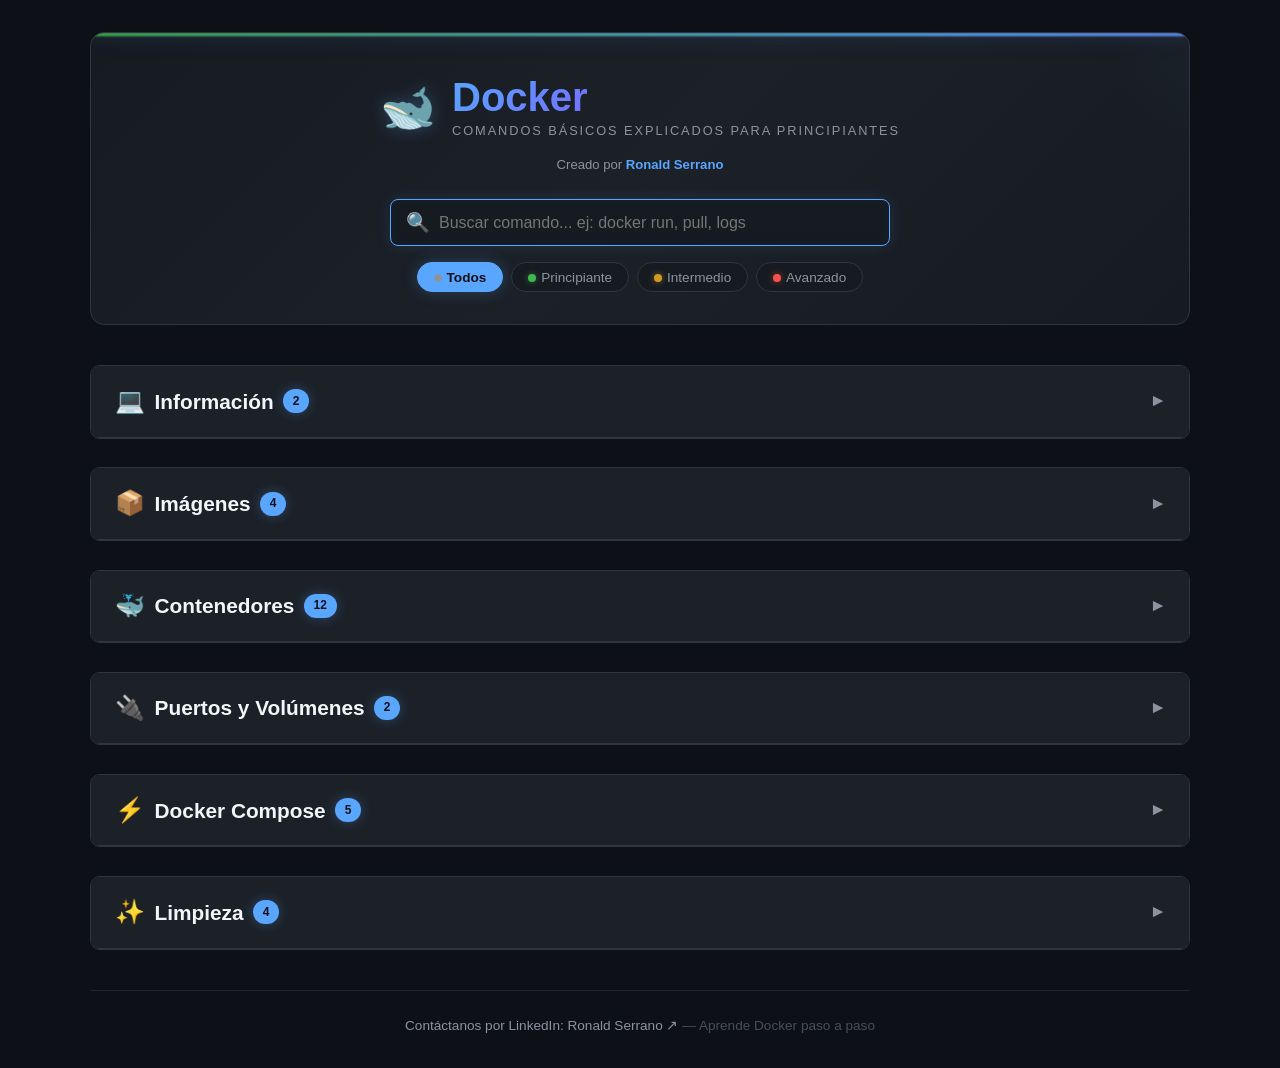
==== docker-comandos-basicos.html @ dba2b781 "Primer commit: documentación básica de Docker" ====
<!DOCTYPE html>
<html lang="es">
<head>
  <meta charset="UTF-8">
  <meta name="viewport" content="width=device-width, initial-scale=1.0">
  <title>Comandos Básicos de Docker</title>
  <style>
    * { margin: 0; padding: 0; box-sizing: border-box; }

    :root {
      --neon-blue: #58a6ff;
      --neon-purple: #7c5cfc;
      --neon-green: #3fb950;
      --neon-pink: #f778ba;
      --neon-cyan: #39d2c0;
      --glow-blue: 0 0 20px rgba(88, 166, 255, 0.15);
      --glow-purple: 0 0 20px rgba(124, 92, 252, 0.15);
      --glow-green: 0 0 20px rgba(63, 185, 80, 0.15);
    }

    body {
      font-family: 'Segoe UI', Tahoma, Geneva, Verdana, sans-serif;
      background: #0d1117;
      color: #c9d1d9;
      padding: 2rem 1rem;
      line-height: 1.6;
    }

    .container {
      max-width: 1100px;
      margin: 0 auto;
    }

    header {
      text-align: center;
      margin-bottom: 2.5rem;
      padding: 2.5rem 1.5rem 2rem;
      background: linear-gradient(135deg, #161b22 0%, #1c2128 50%, #161b22 100%);
      border: 1px solid #30363d;
      border-radius: 14px;
      position: relative;
      overflow: hidden;
    }

    header::before {
      content: '';
      position: absolute;
      top: 0;
      left: 0;
      right: 0;
      height: 3px;
      background: linear-gradient(90deg, #3fb950, #58a6ff, #7c5cfc, #f778ba, #39d2c0, #3fb950);
      background-size: 400% 100%;
      animation: gradientMove 6s ease infinite;
      filter: blur(1px);
      box-shadow: 0 0 15px rgba(88, 166, 255, 0.3), 0 0 30px rgba(124, 92, 252, 0.15);
    }

    @keyframes neonGlow {
      0% { box-shadow: 0 0 10px rgba(88, 166, 255, 0.3); }
      100% { box-shadow: 0 0 25px rgba(124, 92, 252, 0.5); }
    }

    @keyframes gradientMove {
      0%, 100% { background-position: 0% 50%; }
      50% { background-position: 100% 50%; }
    }

    header::after {
      content: '';
      position: absolute;
      top: -50%;
      right: -20%;
      width: 300px;
      height: 300px;
      background: radial-gradient(circle, rgba(88, 166, 255, 0.04) 0%, transparent 70%);
      pointer-events: none;
    }

    .header-logo {
      display: flex;
      align-items: center;
      justify-content: center;
      gap: 1rem;
      margin-bottom: 0.8rem;
    }

    .header-logo .docker-icon {
      font-size: 2.8rem;
      line-height: 1;
      filter: drop-shadow(0 0 8px rgba(88, 166, 255, 0.3));
      animation: iconGlow 3s ease-in-out infinite alternate;
    }

    @keyframes iconGlow {
      0% { filter: drop-shadow(0 0 8px rgba(88, 166, 255, 0.3)); }
      100% { filter: drop-shadow(0 0 18px rgba(88, 166, 255, 0.5)) drop-shadow(0 0 30px rgba(124, 92, 252, 0.2)); }
    }

    .header-logo .title-group {
      text-align: left;
    }

    .header-logo .title-group h1 {
      font-size: 2.5rem;
      font-weight: 700;
      background: linear-gradient(135deg, #58a6ff 0%, #7c5cfc 50%, #d2a8ff 100%);
      -webkit-background-clip: text;
      -webkit-text-fill-color: transparent;
      background-clip: text;
      line-height: 1.2;
    }

    .header-logo .title-group .subtitle-line {
      font-size: 0.8rem;
      color: #8b949e;
      letter-spacing: 0.15em;
      text-transform: uppercase;
      font-weight: 500;
    }

    .header-author {
      margin-top: 0.8rem;
      font-size: 0.82rem;
      color: #8b949e;
    }

    .header-author strong {
      color: #58a6ff;
      font-weight: 600;
    }

    .search-box {
      position: relative;
      max-width: 500px;
      margin: 1.5rem auto 0;
    }

    .search-box input {
      width: 100%;
      padding: 0.85rem 1rem 0.85rem 3rem;
      border: 1px solid #30363d;
      border-radius: 8px;
      background: #161b22;
      color: #c9d1d9;
      font-size: 1rem;
      outline: none;
      transition: border 0.2s;
    }

    .search-box input:focus {
      border-color: #58a6ff;
      box-shadow: 0 0 15px rgba(88, 166, 255, 0.12), inset 0 0 15px rgba(88, 166, 255, 0.03);
    }

    .search-box .icon {
      position: absolute;
      left: 1rem;
      top: 50%;
      transform: translateY(-50%);
      color: #8b949e;
      font-size: 1.2rem;
    }

    .filter-bar {
      display: flex;
      justify-content: center;
      gap: 0.5rem;
      margin-top: 1rem;
      flex-wrap: wrap;
    }

    .filter-btn {
      background: #161b22;
      border: 1px solid #30363d;
      color: #8b949e;
      padding: 0.4rem 1rem;
      border-radius: 999px;
      cursor: pointer;
      font-size: 0.85rem;
      transition: all 0.2s;
    }

    .filter-btn:hover {
      border-color: #58a6ff;
      color: #58a6ff;
    }

    .filter-btn.active {
      background: #58a6ff;
      color: #0d1117;
      border-color: #58a6ff;
      font-weight: 600;
      box-shadow: 0 0 15px rgba(88, 166, 255, 0.25);
    }

    .filter-btn .dot {
      display: inline-block;
      width: 8px;
      height: 8px;
      border-radius: 50%;
      margin-right: 0.3rem;
    }

    .dot-beginner { background: #3fb950; box-shadow: 0 0 6px rgba(63, 185, 80, 0.5); }
    .dot-intermediate { background: #d29922; box-shadow: 0 0 6px rgba(210, 153, 34, 0.5); }
    .dot-advanced { background: #f85149; box-shadow: 0 0 6px rgba(248, 81, 73, 0.5); }

    .category {
      background: #161b22;
      border: 1px solid #30363d;
      border-radius: 10px;
      margin-bottom: 1.8rem;
      overflow: hidden;
      transition: border-color 0.3s, box-shadow 0.3s;
    }

    .category:not(.collapsed) {
      border-color: rgba(88, 166, 255, 0.25);
      box-shadow: 0 0 18px rgba(88, 166, 255, 0.06), inset 0 0 18px rgba(88, 166, 255, 0.02);
    }

    .category-header {
      background: #1c2128;
      padding: 1rem 1.5rem;
      display: flex;
      justify-content: space-between;
      align-items: center;
      cursor: pointer;
      user-select: none;
      border-bottom: 1px solid #30363d;
    }

    .category-header:hover {
      background: #21262d;
    }

    .category-header h2 {
      font-size: 1.3rem;
      color: #f0f6fc;
      display: flex;
      align-items: center;
      gap: 0.6rem;
    }

    .category-header h2 .icon-glow {
      font-size: 1.5rem;
      transition: transform 0.3s, filter 0.3s;
      display: inline-block;
    }

    .category-header:hover h2 .icon-glow {
      transform: scale(1.15);
      filter: brightness(1.3) drop-shadow(0 0 6px rgba(88, 166, 255, 0.4));
    }

    .category-header .badge {
      background: #58a6ff;
      color: #0d1117;
      font-size: 0.75rem;
      font-weight: 600;
      padding: 0.15rem 0.6rem;
      border-radius: 999px;
      box-shadow: 0 0 12px rgba(88, 166, 255, 0.3);
    }

    .toggle-icon {
      font-size: 1.1rem;
      color: #8b949e;
      transition: transform 0.25s;
    }

    .category.collapsed .toggle-icon {
      transform: rotate(-90deg);
    }

    .category.collapsed .commands-table {
      display: none;
    }

    .commands-table {
      width: 100%;
      border-collapse: collapse;
    }

    .commands-table th {
      background: #0d1117;
      color: #8b949e;
      font-weight: 600;
      font-size: 0.85rem;
      text-transform: uppercase;
      letter-spacing: 0.05em;
      padding: 0.75rem 1.5rem;
      text-align: left;
      border-bottom: 1px solid #30363d;
    }

    .commands-table td {
      padding: 1rem 1.5rem;
      border-bottom: 1px solid #21262d;
      vertical-align: top;
    }

    .commands-table tr:last-child td {
      border-bottom: none;
    }

    .commands-table tr:hover td {
      background: #1c2128;
    }

    .command-code {
      background: #0d1117;
      color: #7ee787;
      font-family: 'Courier New', monospace;
      font-size: 0.85rem;
      padding: 0.35rem 0.7rem;
      border-radius: 6px;
      white-space: nowrap;
      border: 1px solid #30363d;
      display: inline-block;
      box-shadow: 0 0 8px rgba(126, 231, 135, 0.06);
    }

    .command-cell {
      display: flex;
      align-items: center;
      gap: 0.5rem;
      flex-wrap: wrap;
    }

    .copy-btn {
      background: none;
      border: 1px solid #30363d;
      color: #8b949e;
      padding: 0.3rem 0.5rem;
      border-radius: 5px;
      cursor: pointer;
      font-size: 0.8rem;
      transition: all 0.2s;
      line-height: 1;
    }

    .copy-btn:hover {
      border-color: #58a6ff;
      color: #58a6ff;
      background: #1c2128;
      box-shadow: 0 0 12px rgba(88, 166, 255, 0.15);
    }

    .copy-btn.copied {
      border-color: #3fb950;
      color: #3fb950;
    }

    .command-desc {
      color: #c9d1d9;
      font-size: 0.92rem;
      line-height: 1.7;
      padding: 0.2rem 0 0.2rem 1rem;
      border-left: 2.5px solid #30363d;
      transition: border-color 0.25s, background 0.25s;
      position: relative;
    }

    tr:hover .command-desc {
      border-left-color: #58a6ff;
      border-image: linear-gradient(to bottom, #58a6ff, #7c5cfc) 1;
      border-left-style: solid;
    }

    .command-desc .desc-icon {
      position: absolute;
      left: -0.5rem;
      top: 0.3rem;
      font-size: 0.5rem;
      color: #58a6ff;
      opacity: 0;
      transition: opacity 0.25s;
    }

    tr:hover .command-desc .desc-icon {
      opacity: 1;
    }

    .command-desc .desc-text {
      display: inline;
    }

    .command-desc .highlight {
      color: #58a6ff;
      font-weight: 600;
    }

    .command-desc .desc-head {
      display: block;
      font-weight: 600;
      color: #f0f6fc;
      margin-bottom: 0.25rem;
      font-size: 0.85rem;
      text-transform: uppercase;
      letter-spacing: 0.04em;
    }

    .level-badge {
      display: inline-block;
      font-size: 0.7rem;
      font-weight: 600;
      padding: 0.15rem 0.55rem;
      border-radius: 999px;
      margin-left: 0.4rem;
      vertical-align: middle;
    }

    .level-beginner {
      background: #3fb95022;
      color: #3fb950;
      border: 1px solid #3fb95055;
    }

    .level-beginner:hover {
      box-shadow: 0 0 10px rgba(63, 185, 80, 0.2);
    }

    .level-intermediate {
      background: #d2992222;
      color: #d29922;
      border: 1px solid #d2992255;
    }

    .level-intermediate:hover {
      box-shadow: 0 0 10px rgba(210, 153, 34, 0.2);
    }

    .level-advanced {
      background: #f8514922;
      color: #f85149;
      border: 1px solid #f8514955;
    }

    .level-advanced:hover {
      box-shadow: 0 0 10px rgba(248, 81, 73, 0.2);
    }

    .action-btns {
      margin-top: 0.5rem;
    }

    .example-btn {
      background: linear-gradient(135deg, #2d1b69, #1c2128);
      border: 1px solid #7c5cfc;
      color: #b4a0ff;
      padding: 0.4rem 0.8rem;
      border-radius: 6px;
      cursor: pointer;
      font-size: 0.8rem;
      transition: all 0.25s;
      display: inline-flex;
      align-items: center;
      gap: 0.4rem;
      font-weight: 500;
      animation: pulse-border 2.5s ease-in-out infinite;
    }

    @keyframes pulse-border {
      0%, 100% { box-shadow: 0 0 0 0 rgba(124, 92, 252, 0.2); }
      50% { box-shadow: 0 0 0 4px rgba(124, 92, 252, 0.1); }
    }

    .example-btn:hover {
      border-color: #9b7eff;
      color: #d4c8ff;
      background: linear-gradient(135deg, #3d2589, #2d1b69);
      transform: translateY(-1px);
    }

    .example-btn .hand-icon {
      display: inline-block;
      font-size: 1rem;
      animation: point 1.5s ease-in-out infinite;
    }

    @keyframes point {
      0%, 100% { transform: translateY(0); }
      50% { transform: translateY(-2px); }
    }

    .example-btn .btn-arrow {
      font-size: 0.7rem;
      transition: transform 0.2s;
    }

    .example-btn:hover .btn-arrow {
      transform: translateX(3px);
    }

    /* Modal */
    .modal-overlay {
      display: none;
      position: fixed;
      z-index: 1000;
      left: 0;
      top: 0;
      width: 100%;
      height: 100%;
      background: rgba(0,0,0,0.75);
      backdrop-filter: blur(4px);
      justify-content: center;
      align-items: center;
      padding: 1rem;
    }

    .modal-overlay.visible {
      display: flex;
    }

    .modal-box {
      background: #161b22;
      border: 1px solid rgba(124, 92, 252, 0.25);
      border-radius: 12px;
      max-width: 780px;
      width: 100%;
      max-height: 85vh;
      display: flex;
      flex-direction: column;
      box-shadow: 0 20px 60px rgba(0,0,0,0.6), 0 0 30px rgba(124, 92, 252, 0.1);
    }

    .modal-header {
      display: flex;
      justify-content: space-between;
      align-items: center;
      padding: 1rem 1.5rem;
      border-bottom: 1px solid #30363d;
      flex-shrink: 0;
    }

    .modal-header h3 {
      color: #f0f6fc;
      font-size: 1.1rem;
      font-weight: 600;
      display: flex;
      align-items: center;
      gap: 0.5rem;
    }

    .modal-header .cmd-label {
      color: #7ee787;
      font-family: 'Courier New', monospace;
      font-size: 0.85rem;
      background: #0d1117;
      padding: 0.2rem 0.6rem;
      border-radius: 4px;
      border: 1px solid #30363d;
    }

    .modal-close {
      background: none;
      border: none;
      color: #8b949e;
      font-size: 1.5rem;
      cursor: pointer;
      padding: 0.2rem 0.5rem;
      border-radius: 4px;
      transition: all 0.2s;
      line-height: 1;
    }

    .modal-close:hover {
      color: #f0f6fc;
      background: #21262d;
    }

    .modal-body {
      padding: 1.5rem;
      overflow-y: auto;
      flex: 1;
    }

    .modal-desc {
      color: #c9d1d9;
      font-size: 0.95rem;
      margin-bottom: 1.2rem;
      padding-bottom: 1rem;
      border-bottom: 1px solid #21262d;
    }

    .modal-terminal {
      background: #0d1117;
      border: 1px solid #30363d;
      border-radius: 8px;
      overflow: hidden;
      box-shadow: 0 0 20px rgba(126, 231, 135, 0.04), inset 0 0 20px rgba(126, 231, 135, 0.02);
    }

    .terminal-bar {
      background: #1c2128;
      padding: 0.5rem 1rem;
      display: flex;
      align-items: center;
      gap: 0.5rem;
      border-bottom: 1px solid #30363d;
    }

    .terminal-dot {
      width: 10px;
      height: 10px;
      border-radius: 50%;
    }

    .terminal-dot.red { background: #f85149; }
    .terminal-dot.yellow { background: #d29922; }
    .terminal-dot.green { background: #3fb950; }

    .terminal-title {
      color: #8b949e;
      font-size: 0.75rem;
      margin-left: 0.5rem;
    }

    .terminal-body {
      padding: 1rem 1.2rem;
      font-family: 'Courier New', monospace;
      font-size: 0.82rem;
      color: #7ee787;
      white-space: pre-wrap;
      word-break: break-all;
      line-height: 1.5;
      max-height: 400px;
      overflow-y: auto;
    }

    .terminal-body .prompt {
      color: #58a6ff;
    }

    .terminal-body .comment {
      color: #8b949e;
      font-style: italic;
    }

    .terminal-body .cmd-line {
      color: #f0f6fc;
      font-weight: 500;
    }

    .terminal-body .cmd-line .prompt-sign {
      color: #58a6ff;
    }

    .terminal-body .output-line {
      color: #7ee787;
    }

    .terminal-body .desc-line {
      color: #8b949e;
    }

    .terminal-body .success-line {
      color: #3fb950;
      font-weight: 600;
    }

    .terminal-body .warn-line {
      color: #d29922;
    }

    .no-results {
      text-align: center;
      padding: 3rem 1rem;
      color: #8b949e;
      font-size: 1.1rem;
      display: none;
    }

    .no-results.visible {
      display: block;
    }

    footer {
      text-align: center;
      color: #484f58;
      font-size: 0.85rem;
      margin-top: 2.5rem;
      padding-top: 1.5rem;
      border-top: 1px solid #21262d;
    }

    footer a:hover {
      color: #58a6ff !important;
      text-shadow: 0 0 10px rgba(88, 166, 255, 0.3);
    }

    @media (max-width: 768px) {
      body { padding: 1rem 0.5rem; }
      header h1 { font-size: 1.8rem; }
      .commands-table th, .commands-table td { padding: 0.75rem 1rem; }
      .commands-table th:nth-child(2), .commands-table td:nth-child(2) { display: none; }
      .modal-box { max-width: 100%; max-height: 90vh; }
      .modal-body { padding: 1rem; }
    }
  </style>
</head>
<body>
  <div class="container">
    <header>
      <div class="header-logo">
        <span class="docker-icon">&#x1F40B;</span>
        <div class="title-group">
          <h1>Docker</h1>
          <div class="subtitle-line">Comandos básicos explicados para principiantes</div>
        </div>
      </div>
      <div class="header-author">Creado por <strong>Ronald Serrano</strong></div>
      <div class="search-box">
        <span class="icon">&#128269;</span>
        <input type="text" id="searchInput" placeholder="Buscar comando... ej: docker run, pull, logs" autofocus>
      </div>
      <div class="filter-bar" id="filterBar">
        <button class="filter-btn active" data-level="all"><span class="dot" style="background:#8b949e"></span>Todos</button>
        <button class="filter-btn" data-level="beginner"><span class="dot dot-beginner"></span>Principiante</button>
        <button class="filter-btn" data-level="intermediate"><span class="dot dot-intermediate"></span>Intermedio</button>
        <button class="filter-btn" data-level="advanced"><span class="dot dot-advanced"></span>Avanzado</button>
      </div>
    </header>

    <div id="categoriesContainer"></div>

    <div class="no-results" id="noResults">
      No se encontraron comandos con esos filtros.
    </div>

    <footer>
      <a href="https://pe.linkedin.com/in/ronaldmiguelsh" target="_blank" style="color:#8b949e;text-decoration:none;">Contáctanos por LinkedIn: Ronald Serrano &#8599;</a> &mdash; Aprende Docker paso a paso
    </footer>
  </div>

  <!-- Modal -->
  <div class="modal-overlay" id="modalOverlay">
    <div class="modal-box">
      <div class="modal-header">
        <h3><span>&#128265;</span> Ejemplo: <span class="cmd-label" id="modalCmd"></span></h3>
        <button class="modal-close" id="modalClose">&times;</button>
      </div>
      <div class="modal-body">
        <div class="modal-desc" id="modalDesc"></div>
        <div class="modal-terminal">
          <div class="terminal-bar">
            <span class="terminal-dot red"></span>
            <span class="terminal-dot yellow"></span>
            <span class="terminal-dot green"></span>
            <span class="terminal-title">Terminal - Docker</span>
          </div>
          <div class="terminal-body" id="modalOutput"></div>
        </div>
      </div>
    </div>
  </div>

  <script>
    const data = [
      {
        name: "Información",
        icon: "\uD83D\uDCBB",
        commands: [
          { cmd: "docker version", level: "beginner", desc: "Muestra la <span class='highlight'>versi\u00f3n</span> de Docker instalada en tu equipo. \u00datil para verificar que Docker est\u00e1 correctamente instalado.", example: "Cliente Docker instalado correctamente.\n\n$ docker version\nClient: Docker Engine - Community\n Version:           24.0.7\n API version:       1.43\n Go version:        go1.20.10\n OS/Arch:           windows/amd64\n\nServer: Docker Desktop\n Engine:\n  Version:          24.0.7\n  API version:      1.43\n  Go version:       go1.20.10\n  OS/Arch:          linux/amd64\n\n\u2713 Docker funciona correctamente." },
          { cmd: "docker info", level: "beginner", desc: "Muestra informaci\u00f3n <span class='highlight'>detallada</span> del sistema Docker: cantidad de contenedores, im\u00e1genes, versi\u00f3n del kernel, etc.", example: "Resumen completo del estado de Docker.\n\n$ docker info\nClient:\n Context:    default\n\nServer:\n Containers: 3\n  Running:   1\n  Paused:    0\n  Stopped:   2\n Images:     8\n Server Version: 24.0.7\n Storage Driver: overlay2\n Logging Driver: json-file\n Operating System: Docker Desktop\n OSType: linux\n Architecture: x86_64\n CPUs: 4\n Total Memory: 7.78GiB\n\n\u2713 Puedes ver cu\u00e1ntos recursos tiene Docker." }
        ]
      },
      {
        name: "Im\u00e1genes",
        icon: "\uD83D\uDCE6",
        commands: [
          { cmd: "docker images", level: "beginner", desc: "Lista todas las <span class='highlight'>im\u00e1genes locales</span> que has descargado o construido. Una imagen es como una 'plantilla' para crear contenedores.", example: "Todas las im\u00e1genes que tienes descargadas.\n\n$ docker images\nREPOSITORY   TAG       IMAGE ID       CREATED        SIZE\nnginx        latest    605c77e624dd   2 weeks ago    191 MB\nnode         20        5a2df2f1f7a7   3 weeks ago    1.1 GB\npython       3.12      a1b2c3d4e5f6   4 weeks ago    1.0 GB\nredis        latest    f6e5d4c3b2a1   5 weeks ago    117 MB\n\n\u2713 4 im\u00e1genes ocupando ~2.4 GB en total." },
          { cmd: "docker pull <imagen>", level: "beginner", desc: "Descarga una <span class='highlight'>imagen</span> desde un registro como Docker Hub. Ej: <code>docker pull nginx</code> descarga la imagen oficial de Nginx.", example: "Descargando Nginx desde Docker Hub.\n\n$ docker pull nginx\nUsing default tag: latest\nlatest: Pulling from library/nginx\na5b6c7d8e9f0: Pull complete   (72.5 MB)\nb6c7d8e9f0a1: Pull complete   (1.2 kB)\nc7d8e9f0a1b2: Pull complete   (8.4 kB)\nDigest: sha256:abc123...\nStatus: Downloaded newer image for nginx:latest\n\n\u2713 Imagen descargada: 191 MB" },
          { cmd: "docker rmi <imagen>", level: "intermediate", desc: "<span class='highlight'>Elimina</span> una imagen local que ya no necesitas. Ayuda a liberar espacio en disco.", example: "Eliminando la imagen de Nginx que ya no usas.\n\n$ docker images\nREPOSITORY   TAG       SIZE\nnginx        latest    191 MB\n\n$ docker rmi nginx:latest\nUntagged: nginx:latest\nUntagged: nginx@sha256:abc123...\nDeleted: sha256:605c77e624dd\n\n$ docker images\nREPOSITORY   TAG       SIZE\n(la imagen de Nginx ya no aparece)\n\n\u2713 Espacio liberado: 191 MB" },
          { cmd: "docker build -t <tag> .", level: "intermediate", desc: "<span class='highlight'>Construye</span> una imagen propia a partir de un Dockerfile. El punto (.) indica que use el directorio actual.", example: "Construyendo tu primera imagen personalizada.\n\n$ docker build -t mi-app:1.0 .\n[+] Building 15.2s (10/10) FINISHED\n \u2192 [internal] load build definition from Dockerfile\n \u2192 [internal] load .dockerignore\n \u2192 [internal] load metadata for node:20\n \u2192 [1/5] FROM node:20\n \u2192 [2/5] WORKDIR /app\n \u2192 [3/5] COPY package*.json ./\n \u2192 [4/5] RUN npm install\n \u2192 [5/5] COPY . .\n \u2192 exporting to image\n \u2192 naming to docker.io/library/mi-app:1.0\n\n\u2713 Imagen 'mi-app:1.0' creada exitosamente." }
        ]
      },
      {
        name: "Contenedores",
        icon: "\uD83D\uDC33",
        commands: [
          { cmd: "docker ps", level: "beginner", desc: "Muestra los contenedores que est\u00e1n <span class='highlight'>ejecut\u00e1ndose</span> en este momento.", example: "Solo ves lo que est\u00e1 corriendo AHORA.\n\n$ docker ps\nCONTAINER ID   IMAGE     COMMAND                  CREATED        STATUS        PORTS                  NAMES\na1b2c3d4e5f6   nginx     \"/docker-entrypoint.…\"   2 hours ago    Up 2 hours    0.0.0.0:8080->80/tcp   mi-nginx\n\n\u2713 1 contenedor activo (mi-nginx)." },
          { cmd: "docker ps -a", level: "beginner", desc: "Muestra <span class='highlight'>todos</span> los contenedores, incluso los que est\u00e1n detenidos. Ideal para ver contenedores que ya terminaron.", example: "Ves TODO el historial, incluso lo detenido.\n\n$ docker ps -a\nCONTAINER ID   IMAGE     COMMAND                  STATUS                     PORTS                  NAMES\na1b2c3d4e5f6   nginx     \"/docker-entrypoint.…\"   Up 2 hours                 0.0.0.0:8080->80/tcp   mi-nginx\nb2c3d4e5f6a1   python    \"python app.py\"          Exited (0) 3 hours ago                            mi-python\nc3d4e5f6a1b2   redis     \"redis-server\"           Exited (0) 12 hours ago                           mi-redis\n\n\u2713 3 contenedores total: 1 activo, 2 detenidos." },
          { cmd: "docker run <imagen>", level: "beginner", desc: "El comando m\u00e1s usado. <span class='highlight'>Crea y ejecuta</span> un contenedor a partir de una imagen. Si la imagen no est\u00e1 local, la descarga autom\u00e1ticamente.", example: "Creando un contenedor NGINX desde cero.\n\n$ docker run nginx\nUnable to find image 'nginx:latest' locally\nlatest: Pulling from library/nginx\n... (descarga autom\u00e1tica) ...\nStatus: Downloaded newer image for nginx:latest\n/docker-entrypoint.sh: Configuration complete; ready for start up\n\n\u2713 Nginx corriendo. La terminal queda ocupada." },
          { cmd: "docker run -d <imagen>", level: "beginner", desc: "Ejecuta el contenedor en <span class='highlight'>segundo plano</span> (modo detached). El contenedor sigue corriendo sin bloquear la terminal.", example: "Contenedor en background, terminal libre.\n\n$ docker run -d nginx\na1b2c3d4e5f6a1b2c3d4e5f6a1b2c3d4e5f6a1b2c3d4e5f6\n\n$ docker ps\nCONTAINER ID   IMAGE   STATUS\n< ID >         nginx   Up 5 seconds\n\n\u2713 Nginx corre en 2\u00ba plano. Puedes seguir usando la terminal." },
          { cmd: "docker run -it <imagen> sh", level: "beginner", desc: "Ejecuta un contenedor de forma <span class='highlight'>interactiva</span> con una terminal. Ideal para explorar el interior del contenedor.", example: "Dentro del contenedor como si fuera tu PC.\n\n$ docker run -it alpine sh\n/ # ls\nbin    dev    etc    home   lib    media  mnt    opt    proc    root    run    sbin    srv    sys    tmp    usr    var\n/ # uname -a\nLinux abc123 5.15.0-86-generic #96-Ubuntu SMP x86_64 Linux\n/ # echo \"Hola desde Docker!\"\nHola desde Docker!\n/ # exit\n\n\u2713 Exploraste el interior y saliste." },
          { cmd: "docker run --name <nombre> <imagen>", level: "beginner", desc: "Asigna un <span class='highlight'>nombre personalizado</span> al contenedor para identificarlo f\u00e1cilmente en lugar de usar su ID.", example: "Poner nombre en vez de ID aleatorio.\n\n$ docker run -d --name mi-web nginx\na1b2c3d4e5f6\n\n$ docker ps\nCONTAINER ID   IMAGE   NAMES\na1b2c3d4e5f6   nginx   mi-web\n\n\u2713 Ahora puedes usar 'mi-web' en vez del ID." },
          { cmd: "docker stop <id o nombre>", level: "beginner", desc: "<span class='highlight'>Detiene</span> un contenedor de forma segura. Env\u00eda una se\u00f1al para que el contenedor se apague correctamente.", example: "Apagando el contenedor gracefulmente.\n\n$ docker ps\nCONTAINER ID   NAMES\na1b2c3d4e5f6   mi-web\n\n$ docker stop mi-web\nmi-web\n\n$ docker ps\nCONTAINER ID   NAMES\n(no hay contenedores activos)\n\n$ docker ps -a\nCONTAINER ID   STATUS\na1b2c3d4e5f6   Exited (0) 5 seconds ago\n\n\u2713 Contenedor detenido, pero a\u00fan existe." },
          { cmd: "docker start <id o nombre>", level: "beginner", desc: "<span class='highlight'>Inicia</span> un contenedor que estaba detenido. No crea uno nuevo, solo reanuda el existente.", example: "Reactivando un contenedor existente.\n\n$ docker ps -a\nCONTAINER ID   STATUS                     NAMES\na1b2c3d4e5f6   Exited (0) 10 min ago      mi-web\n\n$ docker start mi-web\nmi-web\n\n$ docker ps\nCONTAINER ID   STATUS        NAMES\na1b2c3d4e5f6   Up 3 seconds  mi-web\n\n\u2713 Mismo contenedor, ahora activo otra vez." },
          { cmd: "docker restart <id o nombre>", level: "beginner", desc: "<span class='highlight'>Reinicia</span> un contenedor (lo detiene y lo vuelve a iniciar).", example: "Reiniciar sin tener que detener/arrancar manual.\n\n$ docker restart mi-web\nmi-web\n\n$ docker ps\nCONTAINER ID   IMAGE   STATUS               NAMES\na1b2c3d4e5f6   nginx   Up 2 seconds         mi-web\n\n\u2713 Contenedor reiniciado, como nuevo." },
          { cmd: "docker rm <id o nombre>", level: "beginner", desc: "<span class='highlight'>Elimina</span> un contenedor. Debes detenerlo primero si est\u00e1 en ejecuci\u00f3n. Libera espacio.", example: "Borrar contenedor que ya no sirve.\n\n$ docker ps -a\nCONTAINER ID   STATUS                     NAMES\na1b2c3d4e5f6   Exited (0) 1 hour ago      mi-web\n\n$ docker rm mi-web\nmi-web\n\n$ docker ps -a\nCONTAINER ID   NAMES\n(ya no aparece)\n\n\u2713 Contenedor eliminado definitivamente." },
          { cmd: "docker logs <id o nombre>", level: "intermediate", desc: "Muestra los <span class='highlight'>registros (logs)</span> que ha generado el contenedor. Esencial para depurar errores.", example: "Ver qu\u00e9 pas\u00f3 dentro del contenedor.\n\n$ docker logs mi-web\n/docker-entrypoint.sh: Configuration complete; ready for start up\n192.168.1.5 - - [15/Jan/2024:10:30:05 +0000] \"GET / HTTP/1.1\" 200 612\n192.168.1.5 - - [15/Jan/2024:10:30:06 +0000] \"GET /favicon.ico HTTP/1.1\" 404 555\n\n\u2713 \u00datil para ver errores o peticiones." },
          { cmd: "docker exec -it <id o nombre> sh", level: "intermediate", desc: "Te <span class='highlight'>conecta</span> a un contenedor que ya est\u00e1 en ejecuci\u00f3n. Como abrir una terminal dentro del contenedor.", example: "Entrar a un contenedor que ya corre.\n\n$ docker exec -it mi-web sh\n/ # ls\ndrwxr-xr-x   2 root root   4096 Mar 12 00:00 bin\ndrwxr-xr-x   2 root root   4096 Mar 12 00:00 boot\n...\n/ # cat /etc/nginx/nginx.conf\nuser  nginx;\nworker_processes  auto;\nevents {}\n...\n/ # exit\n\n\u2713 Entraste, viste archivos y saliste." }
        ]
      },
      {
        name: "Puertos y Vol\u00famenes",
        icon: "\uD83D\uDD0C",
        commands: [
          { cmd: "docker run -p 8080:80 <imagen>", level: "intermediate", desc: "<span class='highlight'>Mapea puertos</span>: el puerto 80 del contenedor se vuelve accesible a trav\u00e9s del puerto 8080 de tu computadora. As\u00ed puedes acceder desde tu navegador.", example: "Acceder a Nginx desde tu navegador.\n\n$ docker run -d -p 8080:80 --name mi-web nginx\n\nAhora abre tu navegador y visita:\nhttp://localhost:8080\n\nVer\u00e1s la p\u00e1gina de bienvenida de Nginx.\n\n$ docker ps\nCONTAINER ID   PORTS                  NAMES\na1b2c3d4e5f6   0.0.0.0:8080->80/tcp   mi-web\n\n\u2713 Nginx accesible desde tu PC en el puerto 8080." },
          { cmd: "docker run -v <host>:<cont> <imagen>", level: "intermediate", desc: "<span class='highlight'>Monta un volumen</span>: conecta una carpeta de tu PC con una carpeta del contenedor. Los cambios se reflejan en ambos lados.", example: "Editar archivos del contenedor desde tu PC.\n\n$ docker run -d -p 8080:80 -v C:/mi-sitio:/usr/share/nginx/html nginx\n\n# Editas index.html desde tu PC\n$ echo \"<h1>Hola Docker</h1>\" > C:/mi-sitio/index.html\n\n# El cambio se ve al instante en el contenedor\n$ docker exec mi-web cat /usr/share/nginx/html/index.html\n<h1>Hola Docker</h1>\n\n\u2713 Sin reconstruir la imagen. Los cambios son en vivo." }
        ]
      },
      {
        name: "Docker Compose",
        icon: "\u26A1",
        commands: [
          { cmd: "docker-compose up", level: "intermediate", desc: "<span class='highlight'>Levanta todos los servicios</span> definidos en tu archivo docker-compose.yml. Crea redes, vol\u00famenes e inicia los contenedores.", example: "Levantar web + base de datos con un solo comando.\n\n$ docker-compose up\n[+] Running 3/3\n \u2713 Network proyecto_default    Created\n \u2713 Volume proyecto_data        Created\n \u2713 Container proyecto-web-1    Started\n \u2713 Container proyecto-db-1     Started\n\n$ docker ps\nCONTAINER ID   IMAGE          NAMES\na1b2c3d4e5f6   nginx:latest   proyecto-web-1\nb2c3d4e5f6a1   postgres:15    proyecto-db-1\n\n\u2713 Todo listo: web + base de datos." },
          { cmd: "docker-compose up -d", level: "intermediate", desc: "Igual que <code>up</code> pero en <span class='highlight'>segundo plano</span>. La terminal queda libre para seguir trabajando.", example: "Mismos servicios pero sin ocupar la terminal.\n\n$ docker-compose up -d\n[+] Running 2/2\n \u2713 Container proyecto-web-1    Started\n \u2713 Container proyecto-db-1     Started\n\n$ echo \"Todo corriendo en background!\"\nTodo corriendo en background!\n\n\u2713 Terminal libre para otros comandos." },
          { cmd: "docker-compose down", level: "intermediate", desc: "<span class='highlight'>Detiene y elimina</span> todos los servicios, redes y vol\u00famenes creados por <code>up</code>. Deja el sistema limpio.", example: "Apagar y limpiar todo.\n\n$ docker-compose down\n[+] Running 3/3\n \u2713 Container proyecto-web-1    Stopped\n \u2713 Container proyecto-db-1     Stopped\n \u2713 Network proyecto_default    Removed\n \u2713 Volume proyecto_data        Removed\n\n$ docker ps\nCONTAINER ID   IMAGE   COMMAND   CREATED   STATUS   PORTS   NAMES\n(ya no hay nada)\n\n\u2713 Sistema limpio, como al inicio." },
          { cmd: "docker-compose logs", level: "advanced", desc: "Muestra los <span class='highlight'>logs de todos los servicios</span> a la vez. Muy \u00fatil cuando varios contenedores trabajan juntos.", example: "Ver logs de todos los servicios combinados.\n\n$ docker-compose logs\nproyecto-web-1  | /docker-entrypoint.sh: Configuration complete; ready for start up\nproyecto-db-1   | LOG:  database system was shut down\nproyecto-db-1   | LOG:  starting PostgreSQL 15.4\nproyecto-db-1   | LOG:  ready to accept connections\nproyecto-web-1  | 192.168.1.5 - - [15/Jan/2024:10:30:05 +0000] \"GET / HTTP/1.1\" 200 612\n\n\u2713 Ves todo en un solo lugar." },
          { cmd: "docker-compose ps", level: "intermediate", desc: "Lista el <span class='highlight'>estado</span> de los servicios definidos en docker-compose.yml.", example: "Estado de los servicios del proyecto.\n\n$ docker-compose ps\nNAME                   IMAGE          SERVICE   STATUS        PORTS\nproyecto-web-1         nginx:latest   web       running       0.0.0.0:8080->80/tcp\nproyecto-db-1          postgres:15    db        running       5432/tcp\n\n\u2713 Ambos servicios est\u00e1n activos." }
        ]
      },
      {
        name: "Limpieza",
        icon: "\u2728",
        commands: [
          { cmd: "docker system prune", level: "advanced", desc: "<span class='highlight'>Limpieza general</span>: elimina contenedores detenidos, redes no usadas e im\u00e1genes colgantes. Un buen mantenimiento.", example: "Limpiar lo que no sirve (pero seguro).\n\n$ docker system prune\nWARNING! This will remove:\n  - all stopped containers\n  - all networks not used\n  - all dangling images\n  - all dangling build cache\n\nAre you sure you want to continue? [y/N] y\nDeleted Containers:\nb2c3d4e5f6a1\nc3d4e5f6a1b2\n\nTotal reclaimed space: 245.3 MB\n\n\u2713 Se liber\u00f3 espacio. No afecta contenedores activos." },
          { cmd: "docker system prune -a", level: "advanced", desc: "Limpieza <span class='highlight'>completa</span>: igual que prune pero adem\u00e1s elimina todas las im\u00e1genes que no est\u00e1n siendo usadas por ning\u00fan contenedor.", example: "Limpieza profunda (libera mucho espacio).\n\n$ docker system prune -a\nWARNING! This will remove:\n  - all stopped containers\n  - all networks not used\n  - all unused images (TODAS las no usadas)\n  - all dangling build cache\n\nAre you sure you want to continue? [y/N] y\nDeleted Images:\nuntagged: nginx:latest\nuntagged: node:20\nuntagged: python:3.12\n\nTotal reclaimed space: 2.1 GB\n\n\u2715 Cuidado: borra im\u00e1genes que podr\u00edas necesitar." },
          { cmd: "docker container prune", level: "intermediate", desc: "Elimina <span class='highlight'>solo contenedores detenidos</span>. M\u00e1s seguro que system prune porque no toca im\u00e1genes ni redes.", example: "Solo contenedores, sin tocar im\u00e1genes.\n\n$ docker container prune\nWARNING! This will remove all stopped containers.\n\nAre you sure you want to continue? [y/N] y\nDeleted Containers:\nb2c3d4e5f6a1\nc3d4e5f6a1b2\n\nTotal reclaimed space: 12.5 MB\n\n\u2713 M\u00e1s seguro, solo afecta contenedores detenidos." },
          { cmd: "docker image prune", level: "intermediate", desc: "Elimina <span class='highlight'>im\u00e1genes no usadas</span> (las que no tienen etiqueta y no est\u00e1n siendo utilizadas). Libera espacio en disco.", example: "Limpiar im\u00e1genes hu\u00e9rfanas (dangling).\n\n$ docker image prune\nWARNING! This will remove all dangling images.\n\nAre you sure you want to continue? [y/N] y\nDeleted Images:\ndeleted: sha256:abc123...\ndeleted: sha256:def456...\n\nTotal reclaimed space: 350.2 MB\n\n\u2713 Im\u00e1genes sin etiqueta (<none>) eliminadas." }
        ]
      }
    ];

    function getPracticalTip(cmd) {
      const tips = {
        'docker version': 'Confirma que Docker est\u00e1 instalado y funcionando antes de empezar.',
        'docker info': 'Revisa cu\u00e1ntos contenedores e im\u00e1genes tienes, ideal para diagnosticar.',
        'docker images': 'Revisa esta lista antes de crear un contenedor para saber qu\u00e9 im\u00e1genes tienes.',
        'docker pull': 'Descarga la imagen ANTES de usarla, ahorra tiempo al hacer docker run despu\u00e9s.',
        'docker rmi': 'Libera espacio en disco eliminando im\u00e1genes que ya no usas.',
        'docker build': 'Crea tu propia imagen personalizada con tu c\u00f3digo y dependencias.',
        'docker ps': 'Verifica qu\u00e9 contenedores est\u00e1n activos en este momento.',
        'docker ps -a': 'Encuentra contenedores detenidos que a\u00fan ocupan espacio.',
        'docker run': 'El comando m\u00e1s importante: crea y arranca un contenedor desde una imagen.',
        'docker run -d': 'Ejecuta contenedores en background para seguir usando la terminal.',
        'docker run -it': 'Explora el interior de un contenedor como si fuera una PC remota.',
        'docker run --name': 'Poner nombre a los contenedores evita tener que recordar IDs largos.',
        'docker stop': 'Detiene un contenedor gracefully, permitiendo que guarde datos.',
        'docker start': 'Reanuda un contenedor existente sin crear uno nuevo.',
        'docker restart': 'Reinicia un contenedor sin tener que detenerlo y arrancarlo manualmente.',
        'docker rm': 'Elimina contenedores que ya no necesitas para liberar espacio.',
        'docker logs': 'El primer lugar donde mirar cuando algo falla en tu contenedor.',
        'docker exec -it': 'Entra a un contenedor activo para hacer debugging o ver archivos.',
        'docker run -p': 'Sin esto, no podr\u00e1s acceder desde el navegador a tu contenedor.',
        'docker run -v': 'Persiste datos y edita archivos del contenedor desde tu PC.',
        'docker-compose up': 'Levanta todo tu proyecto (web + BD + etc) con un solo comando.',
        'docker-compose up -d': 'Ideal para entornos de desarrollo: todo corriendo sin ocupar terminal.',
        'docker-compose down': 'Limpieza total del proyecto: contenedores, redes y vol\u00famenes.',
        'docker-compose logs': 'Depura problemas viendo los logs de todos los servicios juntos.',
        'docker-compose ps': 'Ver el estado de todos los servicios de tu proyecto r\u00e1pidamente.',
        'docker system prune': 'Mantenimiento mensual: libera espacio sin afectar contenedores activos.',
        'docker system prune -a': 'Solo cuando necesites recuperar mucho espacio, pero con cuidado.',
        'docker container prune': 'La opci\u00f3n m\u00e1s segura para limpiar solo contenedores detenidos.',
        'docker image prune': 'Limpia im\u00e1genes hu\u00e9rfanas que se acumulan con el tiempo.'
      };
      return tips[cmd] || 'Practica este comando para dominar Docker.';
    }

    let currentLevel = 'all';
    let activeCategory = null;

    function collapseAllCategories() {
      document.querySelectorAll('.category').forEach(cat => {
        cat.classList.add('collapsed');
      });
    }

    function formatExample(text) {
      return text.split('\n').map(line => {
        const trimmed = line.trim();
        if (trimmed.startsWith('$ ')) {
          const rest = line.replace('$ ', '');
          return `<span class="cmd-line"><span class="prompt-sign">$</span> ${rest}</span>`;
        }
        if (trimmed.startsWith('\u2713')) {
          return `<span class="success-line">${line}</span>`;
        }
        if (trimmed.startsWith('\u2715')) {
          return `<span class="warn-line">${line}</span>`;
        }
        if (trimmed.startsWith('WARNING!') || trimmed.startsWith('Are you sure')) {
          return `<span class="warn-line">${line}</span>`;
        }
        if (trimmed === '' || trimmed.startsWith('#')) {
          return line;
        }
        return `<span class="output-line">${line}</span>`;
      }).join('\n');
    }

    function openModal(cmd, desc, example, catEl) {
      document.getElementById('modalCmd').textContent = cmd;
      document.getElementById('modalDesc').innerHTML = desc;
      document.getElementById('modalOutput').innerHTML = formatExample(example);
      document.getElementById('modalOverlay').classList.add('visible');
      document.body.style.overflow = 'hidden';
      activeCategory = catEl;
      collapseAllCategories();
    }

    function closeModal() {
      document.getElementById('modalOverlay').classList.remove('visible');
      document.body.style.overflow = '';
      if (activeCategory) {
        collapseAllCategories();
        activeCategory.classList.remove('collapsed');
        activeCategory = null;
      }
    }

    function render() {
      const container = document.getElementById('categoriesContainer');
      container.innerHTML = '';
      const query = document.getElementById('searchInput').value.toLowerCase().trim();
      let anyVisible = false;

      data.forEach((cat) => {
        const filtered = cat.commands.filter(c => {
          if (currentLevel !== 'all' && c.level !== currentLevel) return false;
          const fullText = c.cmd.toLowerCase() + ' ' + c.desc.toLowerCase();
          return fullText.includes(query);
        });

        if (query && filtered.length === 0) return;
        anyVisible = true;

        const catDiv = document.createElement('div');
        catDiv.className = 'category';
        if (query) catDiv.classList.remove('collapsed');
        else catDiv.classList.add('collapsed');

        const levelLabel = { beginner: 'Principiante', intermediate: 'Intermedio', advanced: 'Avanzado' };

        catDiv.innerHTML = `
          <div class="category-header">
            <h2><span class="icon-glow">${cat.icon}</span> ${cat.name} <span class="badge">${filtered.length}</span></h2>
            <span class="toggle-icon">&#9660;</span>
          </div>
          <table class="commands-table">
            <thead>
              <tr>
                <th style="width:38%">Comando</th>
                <th>Explicaci&oacute;n</th>
              </tr>
            </thead>
            <tbody>
              ${filtered.map(c => `
                <tr>
                  <td>
                    <div class="command-cell">
                      <code class="command-code">${c.cmd.replace(/</g, '&lt;').replace(/>/g, '&gt;')}</code>
                      <span class="level-badge level-${c.level}">${levelLabel[c.level]}</span>
                      <button class="copy-btn" data-cmd="${c.cmd.replace(/</g, '&lt;').replace(/>/g, '&gt;')}" title="Copiar comando">&#128203;</button>
                    </div>
                    <div class="action-btns">
                      <button class="example-btn" data-cmd="${c.cmd.replace(/</g, '&lt;').replace(/>/g, '&gt;')}" data-desc='${c.desc.replace(/&lt;/g, '<').replace(/&gt;/g, '>').replace(/'/g, "\\'").replace(/"/g, '&quot;')}'><span class="hand-icon">&#128070;</span> Ver resultados del comando <span class="btn-arrow">&#10140;</span></button>
                    </div>
                  </td>
                  <td class="command-desc"><span class="desc-icon">&#9654;</span><span class="desc-head">&#9679; Explicaci&oacute;n</span><span class="desc-text">${c.desc}</span><br><span style="display:inline-block;margin-top:0.4rem;font-size:0.78rem;color:#8b949e;background:#0d1117;padding:0.25rem 0.6rem;border-radius:4px;border:1px solid #21262d;">&#128161; ${getPracticalTip(c.cmd)}</span></td>
                </tr>
              `).join('')}
            </tbody>
          </table>
        `;

        container.appendChild(catDiv);
      });

      document.getElementById('noResults').classList.toggle('visible', !anyVisible);
    }

    // Toggle collapse on header click (accordion: solo una sección abierta)
    document.addEventListener('click', e => {
      const header = e.target.closest('.category-header');
      if (header) {
        const cat = header.closest('.category');
        const wasCollapsed = cat.classList.contains('collapsed');
        document.querySelectorAll('.category').forEach(c => c.classList.add('collapsed'));
        if (wasCollapsed) cat.classList.remove('collapsed');
        return;
      }

      // Copy button
      const copyBtn = e.target.closest('.copy-btn');
      if (copyBtn) {
        const text = copyBtn.getAttribute('data-cmd');
        navigator.clipboard.writeText(text).then(() => {
          copyBtn.classList.add('copied');
          copyBtn.textContent = '\u2713';
          setTimeout(() => {
            copyBtn.classList.remove('copied');
            copyBtn.innerHTML = '&#128203;';
          }, 2000);
        }).catch(() => {
          const ta = document.createElement('textarea');
          ta.value = text;
          document.body.appendChild(ta);
          ta.select();
          document.execCommand('copy');
          document.body.removeChild(ta);
          copyBtn.classList.add('copied');
          copyBtn.textContent = '\u2713';
          setTimeout(() => {
            copyBtn.classList.remove('copied');
            copyBtn.innerHTML = '&#128203;';
          }, 2000);
        });
        return;
      }

      // Example button - open modal
      const exampleBtn = e.target.closest('.example-btn');
      if (exampleBtn) {
        const cmd = exampleBtn.getAttribute('data-cmd');
        const desc = exampleBtn.getAttribute('data-desc');
        const catEl = exampleBtn.closest('.category');
        // Find the actual example from data
        let example = '';
        for (const cat of data) {
          for (const c of cat.commands) {
            if (c.cmd === cmd) {
              example = c.example || 'Ejemplo no disponible.';
              break;
            }
          }
          if (example) break;
        }
        openModal(cmd, desc, example, catEl);
        return;
      }
    });

    // Modal close
    document.getElementById('modalClose').addEventListener('click', closeModal);
    document.getElementById('modalOverlay').addEventListener('click', e => {
      if (e.target === e.currentTarget) closeModal();
    });
    document.addEventListener('keydown', e => {
      if (e.key === 'Escape') closeModal();
    });

    // Search with debounce
    let debounceTimer;
    document.getElementById('searchInput').addEventListener('input', () => {
      clearTimeout(debounceTimer);
      debounceTimer = setTimeout(render, 200);
    });

    // Difficulty filter
    document.getElementById('filterBar').addEventListener('click', e => {
      const btn = e.target.closest('.filter-btn');
      if (!btn) return;
      document.querySelectorAll('.filter-btn').forEach(b => b.classList.remove('active'));
      btn.classList.add('active');
      currentLevel = btn.getAttribute('data-level');
      render();
    });

    render();
  </script>
</body>
</html>
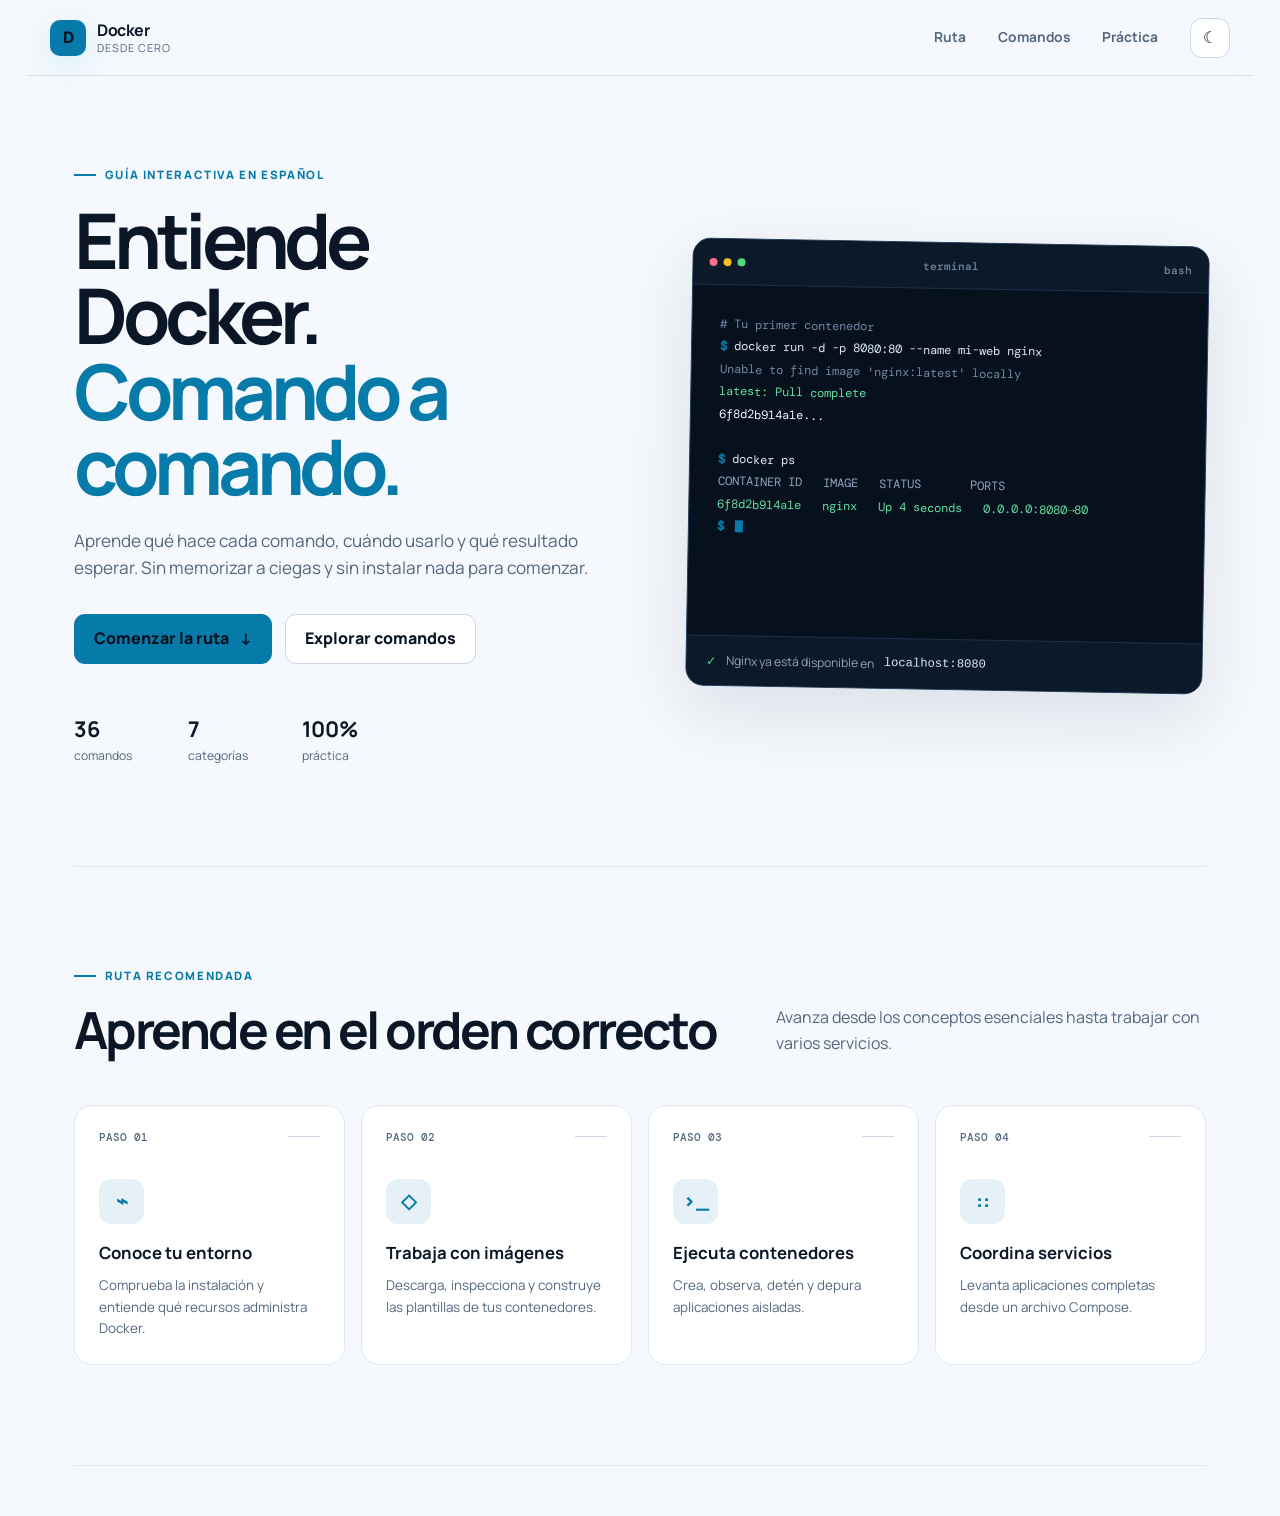
==== commit 49bd8997: "Renueva la guía interactiva de Docker a la versión 2" ====
--- a/docker-comandos-basicos.html
+++ b/docker-comandos-basicos.html
@@ -1,1067 +1,12 @@
-<!DOCTYPE html>
+<!doctype html>
 <html lang="es">
-<head>
-  <meta charset="UTF-8">
-  <meta name="viewport" content="width=device-width, initial-scale=1.0">
-  <title>Comandos Básicos de Docker</title>
-  <style>
-    * { margin: 0; padding: 0; box-sizing: border-box; }
-
-    :root {
-      --neon-blue: #58a6ff;
-      --neon-purple: #7c5cfc;
-      --neon-green: #3fb950;
-      --neon-pink: #f778ba;
-      --neon-cyan: #39d2c0;
-      --glow-blue: 0 0 20px rgba(88, 166, 255, 0.15);
-      --glow-purple: 0 0 20px rgba(124, 92, 252, 0.15);
-      --glow-green: 0 0 20px rgba(63, 185, 80, 0.15);
-    }
-
-    body {
-      font-family: 'Segoe UI', Tahoma, Geneva, Verdana, sans-serif;
-      background: #0d1117;
-      color: #c9d1d9;
-      padding: 2rem 1rem;
-      line-height: 1.6;
-    }
-
-    .container {
-      max-width: 1100px;
-      margin: 0 auto;
-    }
-
-    header {
-      text-align: center;
-      margin-bottom: 2.5rem;
-      padding: 2.5rem 1.5rem 2rem;
-      background: linear-gradient(135deg, #161b22 0%, #1c2128 50%, #161b22 100%);
-      border: 1px solid #30363d;
-      border-radius: 14px;
-      position: relative;
-      overflow: hidden;
-    }
-
-    header::before {
-      content: '';
-      position: absolute;
-      top: 0;
-      left: 0;
-      right: 0;
-      height: 3px;
-      background: linear-gradient(90deg, #3fb950, #58a6ff, #7c5cfc, #f778ba, #39d2c0, #3fb950);
-      background-size: 400% 100%;
-      animation: gradientMove 6s ease infinite;
-      filter: blur(1px);
-      box-shadow: 0 0 15px rgba(88, 166, 255, 0.3), 0 0 30px rgba(124, 92, 252, 0.15);
-    }
-
-    @keyframes neonGlow {
-      0% { box-shadow: 0 0 10px rgba(88, 166, 255, 0.3); }
-      100% { box-shadow: 0 0 25px rgba(124, 92, 252, 0.5); }
-    }
-
-    @keyframes gradientMove {
-      0%, 100% { background-position: 0% 50%; }
-      50% { background-position: 100% 50%; }
-    }
-
-    header::after {
-      content: '';
-      position: absolute;
-      top: -50%;
-      right: -20%;
-      width: 300px;
-      height: 300px;
-      background: radial-gradient(circle, rgba(88, 166, 255, 0.04) 0%, transparent 70%);
-      pointer-events: none;
-    }
-
-    .header-logo {
-      display: flex;
-      align-items: center;
-      justify-content: center;
-      gap: 1rem;
-      margin-bottom: 0.8rem;
-    }
-
-    .header-logo .docker-icon {
-      font-size: 2.8rem;
-      line-height: 1;
-      filter: drop-shadow(0 0 8px rgba(88, 166, 255, 0.3));
-      animation: iconGlow 3s ease-in-out infinite alternate;
-    }
-
-    @keyframes iconGlow {
-      0% { filter: drop-shadow(0 0 8px rgba(88, 166, 255, 0.3)); }
-      100% { filter: drop-shadow(0 0 18px rgba(88, 166, 255, 0.5)) drop-shadow(0 0 30px rgba(124, 92, 252, 0.2)); }
-    }
-
-    .header-logo .title-group {
-      text-align: left;
-    }
-
-    .header-logo .title-group h1 {
-      font-size: 2.5rem;
-      font-weight: 700;
-      background: linear-gradient(135deg, #58a6ff 0%, #7c5cfc 50%, #d2a8ff 100%);
-      -webkit-background-clip: text;
-      -webkit-text-fill-color: transparent;
-      background-clip: text;
-      line-height: 1.2;
-    }
-
-    .header-logo .title-group .subtitle-line {
-      font-size: 0.8rem;
-      color: #8b949e;
-      letter-spacing: 0.15em;
-      text-transform: uppercase;
-      font-weight: 500;
-    }
-
-    .header-author {
-      margin-top: 0.8rem;
-      font-size: 0.82rem;
-      color: #8b949e;
-    }
-
-    .header-author strong {
-      color: #58a6ff;
-      font-weight: 600;
-    }
-
-    .search-box {
-      position: relative;
-      max-width: 500px;
-      margin: 1.5rem auto 0;
-    }
-
-    .search-box input {
-      width: 100%;
-      padding: 0.85rem 1rem 0.85rem 3rem;
-      border: 1px solid #30363d;
-      border-radius: 8px;
-      background: #161b22;
-      color: #c9d1d9;
-      font-size: 1rem;
-      outline: none;
-      transition: border 0.2s;
-    }
-
-    .search-box input:focus {
-      border-color: #58a6ff;
-      box-shadow: 0 0 15px rgba(88, 166, 255, 0.12), inset 0 0 15px rgba(88, 166, 255, 0.03);
-    }
-
-    .search-box .icon {
-      position: absolute;
-      left: 1rem;
-      top: 50%;
-      transform: translateY(-50%);
-      color: #8b949e;
-      font-size: 1.2rem;
-    }
-
-    .filter-bar {
-      display: flex;
-      justify-content: center;
-      gap: 0.5rem;
-      margin-top: 1rem;
-      flex-wrap: wrap;
-    }
-
-    .filter-btn {
-      background: #161b22;
-      border: 1px solid #30363d;
-      color: #8b949e;
-      padding: 0.4rem 1rem;
-      border-radius: 999px;
-      cursor: pointer;
-      font-size: 0.85rem;
-      transition: all 0.2s;
-    }
-
-    .filter-btn:hover {
-      border-color: #58a6ff;
-      color: #58a6ff;
-    }
-
-    .filter-btn.active {
-      background: #58a6ff;
-      color: #0d1117;
-      border-color: #58a6ff;
-      font-weight: 600;
-      box-shadow: 0 0 15px rgba(88, 166, 255, 0.25);
-    }
-
-    .filter-btn .dot {
-      display: inline-block;
-      width: 8px;
-      height: 8px;
-      border-radius: 50%;
-      margin-right: 0.3rem;
-    }
-
-    .dot-beginner { background: #3fb950; box-shadow: 0 0 6px rgba(63, 185, 80, 0.5); }
-    .dot-intermediate { background: #d29922; box-shadow: 0 0 6px rgba(210, 153, 34, 0.5); }
-    .dot-advanced { background: #f85149; box-shadow: 0 0 6px rgba(248, 81, 73, 0.5); }
-
-    .category {
-      background: #161b22;
-      border: 1px solid #30363d;
-      border-radius: 10px;
-      margin-bottom: 1.8rem;
-      overflow: hidden;
-      transition: border-color 0.3s, box-shadow 0.3s;
-    }
-
-    .category:not(.collapsed) {
-      border-color: rgba(88, 166, 255, 0.25);
-      box-shadow: 0 0 18px rgba(88, 166, 255, 0.06), inset 0 0 18px rgba(88, 166, 255, 0.02);
-    }
-
-    .category-header {
-      background: #1c2128;
-      padding: 1rem 1.5rem;
-      display: flex;
-      justify-content: space-between;
-      align-items: center;
-      cursor: pointer;
-      user-select: none;
-      border-bottom: 1px solid #30363d;
-    }
-
-    .category-header:hover {
-      background: #21262d;
-    }
-
-    .category-header h2 {
-      font-size: 1.3rem;
-      color: #f0f6fc;
-      display: flex;
-      align-items: center;
-      gap: 0.6rem;
-    }
-
-    .category-header h2 .icon-glow {
-      font-size: 1.5rem;
-      transition: transform 0.3s, filter 0.3s;
-      display: inline-block;
-    }
-
-    .category-header:hover h2 .icon-glow {
-      transform: scale(1.15);
-      filter: brightness(1.3) drop-shadow(0 0 6px rgba(88, 166, 255, 0.4));
-    }
-
-    .category-header .badge {
-      background: #58a6ff;
-      color: #0d1117;
-      font-size: 0.75rem;
-      font-weight: 600;
-      padding: 0.15rem 0.6rem;
-      border-radius: 999px;
-      box-shadow: 0 0 12px rgba(88, 166, 255, 0.3);
-    }
-
-    .toggle-icon {
-      font-size: 1.1rem;
-      color: #8b949e;
-      transition: transform 0.25s;
-    }
-
-    .category.collapsed .toggle-icon {
-      transform: rotate(-90deg);
-    }
-
-    .category.collapsed .commands-table {
-      display: none;
-    }
-
-    .commands-table {
-      width: 100%;
-      border-collapse: collapse;
-    }
-
-    .commands-table th {
-      background: #0d1117;
-      color: #8b949e;
-      font-weight: 600;
-      font-size: 0.85rem;
-      text-transform: uppercase;
-      letter-spacing: 0.05em;
-      padding: 0.75rem 1.5rem;
-      text-align: left;
-      border-bottom: 1px solid #30363d;
-    }
-
-    .commands-table td {
-      padding: 1rem 1.5rem;
-      border-bottom: 1px solid #21262d;
-      vertical-align: top;
-    }
-
-    .commands-table tr:last-child td {
-      border-bottom: none;
-    }
-
-    .commands-table tr:hover td {
-      background: #1c2128;
-    }
-
-    .command-code {
-      background: #0d1117;
-      color: #7ee787;
-      font-family: 'Courier New', monospace;
-      font-size: 0.85rem;
-      padding: 0.35rem 0.7rem;
-      border-radius: 6px;
-      white-space: nowrap;
-      border: 1px solid #30363d;
-      display: inline-block;
-      box-shadow: 0 0 8px rgba(126, 231, 135, 0.06);
-    }
-
-    .command-cell {
-      display: flex;
-      align-items: center;
-      gap: 0.5rem;
-      flex-wrap: wrap;
-    }
-
-    .copy-btn {
-      background: none;
-      border: 1px solid #30363d;
-      color: #8b949e;
-      padding: 0.3rem 0.5rem;
-      border-radius: 5px;
-      cursor: pointer;
-      font-size: 0.8rem;
-      transition: all 0.2s;
-      line-height: 1;
-    }
-
-    .copy-btn:hover {
-      border-color: #58a6ff;
-      color: #58a6ff;
-      background: #1c2128;
-      box-shadow: 0 0 12px rgba(88, 166, 255, 0.15);
-    }
-
-    .copy-btn.copied {
-      border-color: #3fb950;
-      color: #3fb950;
-    }
-
-    .command-desc {
-      color: #c9d1d9;
-      font-size: 0.92rem;
-      line-height: 1.7;
-      padding: 0.2rem 0 0.2rem 1rem;
-      border-left: 2.5px solid #30363d;
-      transition: border-color 0.25s, background 0.25s;
-      position: relative;
-    }
-
-    tr:hover .command-desc {
-      border-left-color: #58a6ff;
-      border-image: linear-gradient(to bottom, #58a6ff, #7c5cfc) 1;
-      border-left-style: solid;
-    }
-
-    .command-desc .desc-icon {
-      position: absolute;
-      left: -0.5rem;
-      top: 0.3rem;
-      font-size: 0.5rem;
-      color: #58a6ff;
-      opacity: 0;
-      transition: opacity 0.25s;
-    }
-
-    tr:hover .command-desc .desc-icon {
-      opacity: 1;
-    }
-
-    .command-desc .desc-text {
-      display: inline;
-    }
-
-    .command-desc .highlight {
-      color: #58a6ff;
-      font-weight: 600;
-    }
-
-    .command-desc .desc-head {
-      display: block;
-      font-weight: 600;
-      color: #f0f6fc;
-      margin-bottom: 0.25rem;
-      font-size: 0.85rem;
-      text-transform: uppercase;
-      letter-spacing: 0.04em;
-    }
-
-    .level-badge {
-      display: inline-block;
-      font-size: 0.7rem;
-      font-weight: 600;
-      padding: 0.15rem 0.55rem;
-      border-radius: 999px;
-      margin-left: 0.4rem;
-      vertical-align: middle;
-    }
-
-    .level-beginner {
-      background: #3fb95022;
-      color: #3fb950;
-      border: 1px solid #3fb95055;
-    }
-
-    .level-beginner:hover {
-      box-shadow: 0 0 10px rgba(63, 185, 80, 0.2);
-    }
-
-    .level-intermediate {
-      background: #d2992222;
-      color: #d29922;
-      border: 1px solid #d2992255;
-    }
-
-    .level-intermediate:hover {
-      box-shadow: 0 0 10px rgba(210, 153, 34, 0.2);
-    }
-
-    .level-advanced {
-      background: #f8514922;
-      color: #f85149;
-      border: 1px solid #f8514955;
-    }
-
-    .level-advanced:hover {
-      box-shadow: 0 0 10px rgba(248, 81, 73, 0.2);
-    }
-
-    .action-btns {
-      margin-top: 0.5rem;
-    }
-
-    .example-btn {
-      background: linear-gradient(135deg, #2d1b69, #1c2128);
-      border: 1px solid #7c5cfc;
-      color: #b4a0ff;
-      padding: 0.4rem 0.8rem;
-      border-radius: 6px;
-      cursor: pointer;
-      font-size: 0.8rem;
-      transition: all 0.25s;
-      display: inline-flex;
-      align-items: center;
-      gap: 0.4rem;
-      font-weight: 500;
-      animation: pulse-border 2.5s ease-in-out infinite;
-    }
-
-    @keyframes pulse-border {
-      0%, 100% { box-shadow: 0 0 0 0 rgba(124, 92, 252, 0.2); }
-      50% { box-shadow: 0 0 0 4px rgba(124, 92, 252, 0.1); }
-    }
-
-    .example-btn:hover {
-      border-color: #9b7eff;
-      color: #d4c8ff;
-      background: linear-gradient(135deg, #3d2589, #2d1b69);
-      transform: translateY(-1px);
-    }
-
-    .example-btn .hand-icon {
-      display: inline-block;
-      font-size: 1rem;
-      animation: point 1.5s ease-in-out infinite;
-    }
-
-    @keyframes point {
-      0%, 100% { transform: translateY(0); }
-      50% { transform: translateY(-2px); }
-    }
-
-    .example-btn .btn-arrow {
-      font-size: 0.7rem;
-      transition: transform 0.2s;
-    }
-
-    .example-btn:hover .btn-arrow {
-      transform: translateX(3px);
-    }
-
-    /* Modal */
-    .modal-overlay {
-      display: none;
-      position: fixed;
-      z-index: 1000;
-      left: 0;
-      top: 0;
-      width: 100%;
-      height: 100%;
-      background: rgba(0,0,0,0.75);
-      backdrop-filter: blur(4px);
-      justify-content: center;
-      align-items: center;
-      padding: 1rem;
-    }
-
-    .modal-overlay.visible {
-      display: flex;
-    }
-
-    .modal-box {
-      background: #161b22;
-      border: 1px solid rgba(124, 92, 252, 0.25);
-      border-radius: 12px;
-      max-width: 780px;
-      width: 100%;
-      max-height: 85vh;
-      display: flex;
-      flex-direction: column;
-      box-shadow: 0 20px 60px rgba(0,0,0,0.6), 0 0 30px rgba(124, 92, 252, 0.1);
-    }
-
-    .modal-header {
-      display: flex;
-      justify-content: space-between;
-      align-items: center;
-      padding: 1rem 1.5rem;
-      border-bottom: 1px solid #30363d;
-      flex-shrink: 0;
-    }
-
-    .modal-header h3 {
-      color: #f0f6fc;
-      font-size: 1.1rem;
-      font-weight: 600;
-      display: flex;
-      align-items: center;
-      gap: 0.5rem;
-    }
-
-    .modal-header .cmd-label {
-      color: #7ee787;
-      font-family: 'Courier New', monospace;
-      font-size: 0.85rem;
-      background: #0d1117;
-      padding: 0.2rem 0.6rem;
-      border-radius: 4px;
-      border: 1px solid #30363d;
-    }
-
-    .modal-close {
-      background: none;
-      border: none;
-      color: #8b949e;
-      font-size: 1.5rem;
-      cursor: pointer;
-      padding: 0.2rem 0.5rem;
-      border-radius: 4px;
-      transition: all 0.2s;
-      line-height: 1;
-    }
-
-    .modal-close:hover {
-      color: #f0f6fc;
-      background: #21262d;
-    }
-
-    .modal-body {
-      padding: 1.5rem;
-      overflow-y: auto;
-      flex: 1;
-    }
-
-    .modal-desc {
-      color: #c9d1d9;
-      font-size: 0.95rem;
-      margin-bottom: 1.2rem;
-      padding-bottom: 1rem;
-      border-bottom: 1px solid #21262d;
-    }
-
-    .modal-terminal {
-      background: #0d1117;
-      border: 1px solid #30363d;
-      border-radius: 8px;
-      overflow: hidden;
-      box-shadow: 0 0 20px rgba(126, 231, 135, 0.04), inset 0 0 20px rgba(126, 231, 135, 0.02);
-    }
-
-    .terminal-bar {
-      background: #1c2128;
-      padding: 0.5rem 1rem;
-      display: flex;
-      align-items: center;
-      gap: 0.5rem;
-      border-bottom: 1px solid #30363d;
-    }
-
-    .terminal-dot {
-      width: 10px;
-      height: 10px;
-      border-radius: 50%;
-    }
-
-    .terminal-dot.red { background: #f85149; }
-    .terminal-dot.yellow { background: #d29922; }
-    .terminal-dot.green { background: #3fb950; }
-
-    .terminal-title {
-      color: #8b949e;
-      font-size: 0.75rem;
-      margin-left: 0.5rem;
-    }
-
-    .terminal-body {
-      padding: 1rem 1.2rem;
-      font-family: 'Courier New', monospace;
-      font-size: 0.82rem;
-      color: #7ee787;
-      white-space: pre-wrap;
-      word-break: break-all;
-      line-height: 1.5;
-      max-height: 400px;
-      overflow-y: auto;
-    }
-
-    .terminal-body .prompt {
-      color: #58a6ff;
-    }
-
-    .terminal-body .comment {
-      color: #8b949e;
-      font-style: italic;
-    }
-
-    .terminal-body .cmd-line {
-      color: #f0f6fc;
-      font-weight: 500;
-    }
-
-    .terminal-body .cmd-line .prompt-sign {
-      color: #58a6ff;
-    }
-
-    .terminal-body .output-line {
-      color: #7ee787;
-    }
-
-    .terminal-body .desc-line {
-      color: #8b949e;
-    }
-
-    .terminal-body .success-line {
-      color: #3fb950;
-      font-weight: 600;
-    }
-
-    .terminal-body .warn-line {
-      color: #d29922;
-    }
-
-    .no-results {
-      text-align: center;
-      padding: 3rem 1rem;
-      color: #8b949e;
-      font-size: 1.1rem;
-      display: none;
-    }
-
-    .no-results.visible {
-      display: block;
-    }
-
-    footer {
-      text-align: center;
-      color: #484f58;
-      font-size: 0.85rem;
-      margin-top: 2.5rem;
-      padding-top: 1.5rem;
-      border-top: 1px solid #21262d;
-    }
-
-    footer a:hover {
-      color: #58a6ff !important;
-      text-shadow: 0 0 10px rgba(88, 166, 255, 0.3);
-    }
-
-    @media (max-width: 768px) {
-      body { padding: 1rem 0.5rem; }
-      header h1 { font-size: 1.8rem; }
-      .commands-table th, .commands-table td { padding: 0.75rem 1rem; }
-      .commands-table th:nth-child(2), .commands-table td:nth-child(2) { display: none; }
-      .modal-box { max-width: 100%; max-height: 90vh; }
-      .modal-body { padding: 1rem; }
-    }
-  </style>
-</head>
-<body>
-  <div class="container">
-    <header>
-      <div class="header-logo">
-        <span class="docker-icon">&#x1F40B;</span>
-        <div class="title-group">
-          <h1>Docker</h1>
-          <div class="subtitle-line">Comandos básicos explicados para principiantes</div>
-        </div>
-      </div>
-      <div class="header-author">Creado por <strong>Ronald Serrano</strong></div>
-      <div class="search-box">
-        <span class="icon">&#128269;</span>
-        <input type="text" id="searchInput" placeholder="Buscar comando... ej: docker run, pull, logs" autofocus>
-      </div>
-      <div class="filter-bar" id="filterBar">
-        <button class="filter-btn active" data-level="all"><span class="dot" style="background:#8b949e"></span>Todos</button>
-        <button class="filter-btn" data-level="beginner"><span class="dot dot-beginner"></span>Principiante</button>
-        <button class="filter-btn" data-level="intermediate"><span class="dot dot-intermediate"></span>Intermedio</button>
-        <button class="filter-btn" data-level="advanced"><span class="dot dot-advanced"></span>Avanzado</button>
-      </div>
-    </header>
-
-    <div id="categoriesContainer"></div>
-
-    <div class="no-results" id="noResults">
-      No se encontraron comandos con esos filtros.
-    </div>
-
-    <footer>
-      <a href="https://pe.linkedin.com/in/ronaldmiguelsh" target="_blank" style="color:#8b949e;text-decoration:none;">Contáctanos por LinkedIn: Ronald Serrano &#8599;</a> &mdash; Aprende Docker paso a paso
-    </footer>
-  </div>
-
-  <!-- Modal -->
-  <div class="modal-overlay" id="modalOverlay">
-    <div class="modal-box">
-      <div class="modal-header">
-        <h3><span>&#128265;</span> Ejemplo: <span class="cmd-label" id="modalCmd"></span></h3>
-        <button class="modal-close" id="modalClose">&times;</button>
-      </div>
-      <div class="modal-body">
-        <div class="modal-desc" id="modalDesc"></div>
-        <div class="modal-terminal">
-          <div class="terminal-bar">
-            <span class="terminal-dot red"></span>
-            <span class="terminal-dot yellow"></span>
-            <span class="terminal-dot green"></span>
-            <span class="terminal-title">Terminal - Docker</span>
-          </div>
-          <div class="terminal-body" id="modalOutput"></div>
-        </div>
-      </div>
-    </div>
-  </div>
-
-  <script>
-    const data = [
-      {
-        name: "Información",
-        icon: "\uD83D\uDCBB",
-        commands: [
-          { cmd: "docker version", level: "beginner", desc: "Muestra la <span class='highlight'>versi\u00f3n</span> de Docker instalada en tu equipo. \u00datil para verificar que Docker est\u00e1 correctamente instalado.", example: "Cliente Docker instalado correctamente.\n\n$ docker version\nClient: Docker Engine - Community\n Version:           24.0.7\n API version:       1.43\n Go version:        go1.20.10\n OS/Arch:           windows/amd64\n\nServer: Docker Desktop\n Engine:\n  Version:          24.0.7\n  API version:      1.43\n  Go version:       go1.20.10\n  OS/Arch:          linux/amd64\n\n\u2713 Docker funciona correctamente." },
-          { cmd: "docker info", level: "beginner", desc: "Muestra informaci\u00f3n <span class='highlight'>detallada</span> del sistema Docker: cantidad de contenedores, im\u00e1genes, versi\u00f3n del kernel, etc.", example: "Resumen completo del estado de Docker.\n\n$ docker info\nClient:\n Context:    default\n\nServer:\n Containers: 3\n  Running:   1\n  Paused:    0\n  Stopped:   2\n Images:     8\n Server Version: 24.0.7\n Storage Driver: overlay2\n Logging Driver: json-file\n Operating System: Docker Desktop\n OSType: linux\n Architecture: x86_64\n CPUs: 4\n Total Memory: 7.78GiB\n\n\u2713 Puedes ver cu\u00e1ntos recursos tiene Docker." }
-        ]
-      },
-      {
-        name: "Im\u00e1genes",
-        icon: "\uD83D\uDCE6",
-        commands: [
-          { cmd: "docker images", level: "beginner", desc: "Lista todas las <span class='highlight'>im\u00e1genes locales</span> que has descargado o construido. Una imagen es como una 'plantilla' para crear contenedores.", example: "Todas las im\u00e1genes que tienes descargadas.\n\n$ docker images\nREPOSITORY   TAG       IMAGE ID       CREATED        SIZE\nnginx        latest    605c77e624dd   2 weeks ago    191 MB\nnode         20        5a2df2f1f7a7   3 weeks ago    1.1 GB\npython       3.12      a1b2c3d4e5f6   4 weeks ago    1.0 GB\nredis        latest    f6e5d4c3b2a1   5 weeks ago    117 MB\n\n\u2713 4 im\u00e1genes ocupando ~2.4 GB en total." },
-          { cmd: "docker pull <imagen>", level: "beginner", desc: "Descarga una <span class='highlight'>imagen</span> desde un registro como Docker Hub. Ej: <code>docker pull nginx</code> descarga la imagen oficial de Nginx.", example: "Descargando Nginx desde Docker Hub.\n\n$ docker pull nginx\nUsing default tag: latest\nlatest: Pulling from library/nginx\na5b6c7d8e9f0: Pull complete   (72.5 MB)\nb6c7d8e9f0a1: Pull complete   (1.2 kB)\nc7d8e9f0a1b2: Pull complete   (8.4 kB)\nDigest: sha256:abc123...\nStatus: Downloaded newer image for nginx:latest\n\n\u2713 Imagen descargada: 191 MB" },
-          { cmd: "docker rmi <imagen>", level: "intermediate", desc: "<span class='highlight'>Elimina</span> una imagen local que ya no necesitas. Ayuda a liberar espacio en disco.", example: "Eliminando la imagen de Nginx que ya no usas.\n\n$ docker images\nREPOSITORY   TAG       SIZE\nnginx        latest    191 MB\n\n$ docker rmi nginx:latest\nUntagged: nginx:latest\nUntagged: nginx@sha256:abc123...\nDeleted: sha256:605c77e624dd\n\n$ docker images\nREPOSITORY   TAG       SIZE\n(la imagen de Nginx ya no aparece)\n\n\u2713 Espacio liberado: 191 MB" },
-          { cmd: "docker build -t <tag> .", level: "intermediate", desc: "<span class='highlight'>Construye</span> una imagen propia a partir de un Dockerfile. El punto (.) indica que use el directorio actual.", example: "Construyendo tu primera imagen personalizada.\n\n$ docker build -t mi-app:1.0 .\n[+] Building 15.2s (10/10) FINISHED\n \u2192 [internal] load build definition from Dockerfile\n \u2192 [internal] load .dockerignore\n \u2192 [internal] load metadata for node:20\n \u2192 [1/5] FROM node:20\n \u2192 [2/5] WORKDIR /app\n \u2192 [3/5] COPY package*.json ./\n \u2192 [4/5] RUN npm install\n \u2192 [5/5] COPY . .\n \u2192 exporting to image\n \u2192 naming to docker.io/library/mi-app:1.0\n\n\u2713 Imagen 'mi-app:1.0' creada exitosamente." }
-        ]
-      },
-      {
-        name: "Contenedores",
-        icon: "\uD83D\uDC33",
-        commands: [
-          { cmd: "docker ps", level: "beginner", desc: "Muestra los contenedores que est\u00e1n <span class='highlight'>ejecut\u00e1ndose</span> en este momento.", example: "Solo ves lo que est\u00e1 corriendo AHORA.\n\n$ docker ps\nCONTAINER ID   IMAGE     COMMAND                  CREATED        STATUS        PORTS                  NAMES\na1b2c3d4e5f6   nginx     \"/docker-entrypoint.…\"   2 hours ago    Up 2 hours    0.0.0.0:8080->80/tcp   mi-nginx\n\n\u2713 1 contenedor activo (mi-nginx)." },
-          { cmd: "docker ps -a", level: "beginner", desc: "Muestra <span class='highlight'>todos</span> los contenedores, incluso los que est\u00e1n detenidos. Ideal para ver contenedores que ya terminaron.", example: "Ves TODO el historial, incluso lo detenido.\n\n$ docker ps -a\nCONTAINER ID   IMAGE     COMMAND                  STATUS                     PORTS                  NAMES\na1b2c3d4e5f6   nginx     \"/docker-entrypoint.…\"   Up 2 hours                 0.0.0.0:8080->80/tcp   mi-nginx\nb2c3d4e5f6a1   python    \"python app.py\"          Exited (0) 3 hours ago                            mi-python\nc3d4e5f6a1b2   redis     \"redis-server\"           Exited (0) 12 hours ago                           mi-redis\n\n\u2713 3 contenedores total: 1 activo, 2 detenidos." },
-          { cmd: "docker run <imagen>", level: "beginner", desc: "El comando m\u00e1s usado. <span class='highlight'>Crea y ejecuta</span> un contenedor a partir de una imagen. Si la imagen no est\u00e1 local, la descarga autom\u00e1ticamente.", example: "Creando un contenedor NGINX desde cero.\n\n$ docker run nginx\nUnable to find image 'nginx:latest' locally\nlatest: Pulling from library/nginx\n... (descarga autom\u00e1tica) ...\nStatus: Downloaded newer image for nginx:latest\n/docker-entrypoint.sh: Configuration complete; ready for start up\n\n\u2713 Nginx corriendo. La terminal queda ocupada." },
-          { cmd: "docker run -d <imagen>", level: "beginner", desc: "Ejecuta el contenedor en <span class='highlight'>segundo plano</span> (modo detached). El contenedor sigue corriendo sin bloquear la terminal.", example: "Contenedor en background, terminal libre.\n\n$ docker run -d nginx\na1b2c3d4e5f6a1b2c3d4e5f6a1b2c3d4e5f6a1b2c3d4e5f6\n\n$ docker ps\nCONTAINER ID   IMAGE   STATUS\n< ID >         nginx   Up 5 seconds\n\n\u2713 Nginx corre en 2\u00ba plano. Puedes seguir usando la terminal." },
-          { cmd: "docker run -it <imagen> sh", level: "beginner", desc: "Ejecuta un contenedor de forma <span class='highlight'>interactiva</span> con una terminal. Ideal para explorar el interior del contenedor.", example: "Dentro del contenedor como si fuera tu PC.\n\n$ docker run -it alpine sh\n/ # ls\nbin    dev    etc    home   lib    media  mnt    opt    proc    root    run    sbin    srv    sys    tmp    usr    var\n/ # uname -a\nLinux abc123 5.15.0-86-generic #96-Ubuntu SMP x86_64 Linux\n/ # echo \"Hola desde Docker!\"\nHola desde Docker!\n/ # exit\n\n\u2713 Exploraste el interior y saliste." },
-          { cmd: "docker run --name <nombre> <imagen>", level: "beginner", desc: "Asigna un <span class='highlight'>nombre personalizado</span> al contenedor para identificarlo f\u00e1cilmente en lugar de usar su ID.", example: "Poner nombre en vez de ID aleatorio.\n\n$ docker run -d --name mi-web nginx\na1b2c3d4e5f6\n\n$ docker ps\nCONTAINER ID   IMAGE   NAMES\na1b2c3d4e5f6   nginx   mi-web\n\n\u2713 Ahora puedes usar 'mi-web' en vez del ID." },
-          { cmd: "docker stop <id o nombre>", level: "beginner", desc: "<span class='highlight'>Detiene</span> un contenedor de forma segura. Env\u00eda una se\u00f1al para que el contenedor se apague correctamente.", example: "Apagando el contenedor gracefulmente.\n\n$ docker ps\nCONTAINER ID   NAMES\na1b2c3d4e5f6   mi-web\n\n$ docker stop mi-web\nmi-web\n\n$ docker ps\nCONTAINER ID   NAMES\n(no hay contenedores activos)\n\n$ docker ps -a\nCONTAINER ID   STATUS\na1b2c3d4e5f6   Exited (0) 5 seconds ago\n\n\u2713 Contenedor detenido, pero a\u00fan existe." },
-          { cmd: "docker start <id o nombre>", level: "beginner", desc: "<span class='highlight'>Inicia</span> un contenedor que estaba detenido. No crea uno nuevo, solo reanuda el existente.", example: "Reactivando un contenedor existente.\n\n$ docker ps -a\nCONTAINER ID   STATUS                     NAMES\na1b2c3d4e5f6   Exited (0) 10 min ago      mi-web\n\n$ docker start mi-web\nmi-web\n\n$ docker ps\nCONTAINER ID   STATUS        NAMES\na1b2c3d4e5f6   Up 3 seconds  mi-web\n\n\u2713 Mismo contenedor, ahora activo otra vez." },
-          { cmd: "docker restart <id o nombre>", level: "beginner", desc: "<span class='highlight'>Reinicia</span> un contenedor (lo detiene y lo vuelve a iniciar).", example: "Reiniciar sin tener que detener/arrancar manual.\n\n$ docker restart mi-web\nmi-web\n\n$ docker ps\nCONTAINER ID   IMAGE   STATUS               NAMES\na1b2c3d4e5f6   nginx   Up 2 seconds         mi-web\n\n\u2713 Contenedor reiniciado, como nuevo." },
-          { cmd: "docker rm <id o nombre>", level: "beginner", desc: "<span class='highlight'>Elimina</span> un contenedor. Debes detenerlo primero si est\u00e1 en ejecuci\u00f3n. Libera espacio.", example: "Borrar contenedor que ya no sirve.\n\n$ docker ps -a\nCONTAINER ID   STATUS                     NAMES\na1b2c3d4e5f6   Exited (0) 1 hour ago      mi-web\n\n$ docker rm mi-web\nmi-web\n\n$ docker ps -a\nCONTAINER ID   NAMES\n(ya no aparece)\n\n\u2713 Contenedor eliminado definitivamente." },
-          { cmd: "docker logs <id o nombre>", level: "intermediate", desc: "Muestra los <span class='highlight'>registros (logs)</span> que ha generado el contenedor. Esencial para depurar errores.", example: "Ver qu\u00e9 pas\u00f3 dentro del contenedor.\n\n$ docker logs mi-web\n/docker-entrypoint.sh: Configuration complete; ready for start up\n192.168.1.5 - - [15/Jan/2024:10:30:05 +0000] \"GET / HTTP/1.1\" 200 612\n192.168.1.5 - - [15/Jan/2024:10:30:06 +0000] \"GET /favicon.ico HTTP/1.1\" 404 555\n\n\u2713 \u00datil para ver errores o peticiones." },
-          { cmd: "docker exec -it <id o nombre> sh", level: "intermediate", desc: "Te <span class='highlight'>conecta</span> a un contenedor que ya est\u00e1 en ejecuci\u00f3n. Como abrir una terminal dentro del contenedor.", example: "Entrar a un contenedor que ya corre.\n\n$ docker exec -it mi-web sh\n/ # ls\ndrwxr-xr-x   2 root root   4096 Mar 12 00:00 bin\ndrwxr-xr-x   2 root root   4096 Mar 12 00:00 boot\n...\n/ # cat /etc/nginx/nginx.conf\nuser  nginx;\nworker_processes  auto;\nevents {}\n...\n/ # exit\n\n\u2713 Entraste, viste archivos y saliste." }
-        ]
-      },
-      {
-        name: "Puertos y Vol\u00famenes",
-        icon: "\uD83D\uDD0C",
-        commands: [
-          { cmd: "docker run -p 8080:80 <imagen>", level: "intermediate", desc: "<span class='highlight'>Mapea puertos</span>: el puerto 80 del contenedor se vuelve accesible a trav\u00e9s del puerto 8080 de tu computadora. As\u00ed puedes acceder desde tu navegador.", example: "Acceder a Nginx desde tu navegador.\n\n$ docker run -d -p 8080:80 --name mi-web nginx\n\nAhora abre tu navegador y visita:\nhttp://localhost:8080\n\nVer\u00e1s la p\u00e1gina de bienvenida de Nginx.\n\n$ docker ps\nCONTAINER ID   PORTS                  NAMES\na1b2c3d4e5f6   0.0.0.0:8080->80/tcp   mi-web\n\n\u2713 Nginx accesible desde tu PC en el puerto 8080." },
-          { cmd: "docker run -v <host>:<cont> <imagen>", level: "intermediate", desc: "<span class='highlight'>Monta un volumen</span>: conecta una carpeta de tu PC con una carpeta del contenedor. Los cambios se reflejan en ambos lados.", example: "Editar archivos del contenedor desde tu PC.\n\n$ docker run -d -p 8080:80 -v C:/mi-sitio:/usr/share/nginx/html nginx\n\n# Editas index.html desde tu PC\n$ echo \"<h1>Hola Docker</h1>\" > C:/mi-sitio/index.html\n\n# El cambio se ve al instante en el contenedor\n$ docker exec mi-web cat /usr/share/nginx/html/index.html\n<h1>Hola Docker</h1>\n\n\u2713 Sin reconstruir la imagen. Los cambios son en vivo." }
-        ]
-      },
-      {
-        name: "Docker Compose",
-        icon: "\u26A1",
-        commands: [
-          { cmd: "docker-compose up", level: "intermediate", desc: "<span class='highlight'>Levanta todos los servicios</span> definidos en tu archivo docker-compose.yml. Crea redes, vol\u00famenes e inicia los contenedores.", example: "Levantar web + base de datos con un solo comando.\n\n$ docker-compose up\n[+] Running 3/3\n \u2713 Network proyecto_default    Created\n \u2713 Volume proyecto_data        Created\n \u2713 Container proyecto-web-1    Started\n \u2713 Container proyecto-db-1     Started\n\n$ docker ps\nCONTAINER ID   IMAGE          NAMES\na1b2c3d4e5f6   nginx:latest   proyecto-web-1\nb2c3d4e5f6a1   postgres:15    proyecto-db-1\n\n\u2713 Todo listo: web + base de datos." },
-          { cmd: "docker-compose up -d", level: "intermediate", desc: "Igual que <code>up</code> pero en <span class='highlight'>segundo plano</span>. La terminal queda libre para seguir trabajando.", example: "Mismos servicios pero sin ocupar la terminal.\n\n$ docker-compose up -d\n[+] Running 2/2\n \u2713 Container proyecto-web-1    Started\n \u2713 Container proyecto-db-1     Started\n\n$ echo \"Todo corriendo en background!\"\nTodo corriendo en background!\n\n\u2713 Terminal libre para otros comandos." },
-          { cmd: "docker-compose down", level: "intermediate", desc: "<span class='highlight'>Detiene y elimina</span> todos los servicios, redes y vol\u00famenes creados por <code>up</code>. Deja el sistema limpio.", example: "Apagar y limpiar todo.\n\n$ docker-compose down\n[+] Running 3/3\n \u2713 Container proyecto-web-1    Stopped\n \u2713 Container proyecto-db-1     Stopped\n \u2713 Network proyecto_default    Removed\n \u2713 Volume proyecto_data        Removed\n\n$ docker ps\nCONTAINER ID   IMAGE   COMMAND   CREATED   STATUS   PORTS   NAMES\n(ya no hay nada)\n\n\u2713 Sistema limpio, como al inicio." },
-          { cmd: "docker-compose logs", level: "advanced", desc: "Muestra los <span class='highlight'>logs de todos los servicios</span> a la vez. Muy \u00fatil cuando varios contenedores trabajan juntos.", example: "Ver logs de todos los servicios combinados.\n\n$ docker-compose logs\nproyecto-web-1  | /docker-entrypoint.sh: Configuration complete; ready for start up\nproyecto-db-1   | LOG:  database system was shut down\nproyecto-db-1   | LOG:  starting PostgreSQL 15.4\nproyecto-db-1   | LOG:  ready to accept connections\nproyecto-web-1  | 192.168.1.5 - - [15/Jan/2024:10:30:05 +0000] \"GET / HTTP/1.1\" 200 612\n\n\u2713 Ves todo en un solo lugar." },
-          { cmd: "docker-compose ps", level: "intermediate", desc: "Lista el <span class='highlight'>estado</span> de los servicios definidos en docker-compose.yml.", example: "Estado de los servicios del proyecto.\n\n$ docker-compose ps\nNAME                   IMAGE          SERVICE   STATUS        PORTS\nproyecto-web-1         nginx:latest   web       running       0.0.0.0:8080->80/tcp\nproyecto-db-1          postgres:15    db        running       5432/tcp\n\n\u2713 Ambos servicios est\u00e1n activos." }
-        ]
-      },
-      {
-        name: "Limpieza",
-        icon: "\u2728",
-        commands: [
-          { cmd: "docker system prune", level: "advanced", desc: "<span class='highlight'>Limpieza general</span>: elimina contenedores detenidos, redes no usadas e im\u00e1genes colgantes. Un buen mantenimiento.", example: "Limpiar lo que no sirve (pero seguro).\n\n$ docker system prune\nWARNING! This will remove:\n  - all stopped containers\n  - all networks not used\n  - all dangling images\n  - all dangling build cache\n\nAre you sure you want to continue? [y/N] y\nDeleted Containers:\nb2c3d4e5f6a1\nc3d4e5f6a1b2\n\nTotal reclaimed space: 245.3 MB\n\n\u2713 Se liber\u00f3 espacio. No afecta contenedores activos." },
-          { cmd: "docker system prune -a", level: "advanced", desc: "Limpieza <span class='highlight'>completa</span>: igual que prune pero adem\u00e1s elimina todas las im\u00e1genes que no est\u00e1n siendo usadas por ning\u00fan contenedor.", example: "Limpieza profunda (libera mucho espacio).\n\n$ docker system prune -a\nWARNING! This will remove:\n  - all stopped containers\n  - all networks not used\n  - all unused images (TODAS las no usadas)\n  - all dangling build cache\n\nAre you sure you want to continue? [y/N] y\nDeleted Images:\nuntagged: nginx:latest\nuntagged: node:20\nuntagged: python:3.12\n\nTotal reclaimed space: 2.1 GB\n\n\u2715 Cuidado: borra im\u00e1genes que podr\u00edas necesitar." },
-          { cmd: "docker container prune", level: "intermediate", desc: "Elimina <span class='highlight'>solo contenedores detenidos</span>. M\u00e1s seguro que system prune porque no toca im\u00e1genes ni redes.", example: "Solo contenedores, sin tocar im\u00e1genes.\n\n$ docker container prune\nWARNING! This will remove all stopped containers.\n\nAre you sure you want to continue? [y/N] y\nDeleted Containers:\nb2c3d4e5f6a1\nc3d4e5f6a1b2\n\nTotal reclaimed space: 12.5 MB\n\n\u2713 M\u00e1s seguro, solo afecta contenedores detenidos." },
-          { cmd: "docker image prune", level: "intermediate", desc: "Elimina <span class='highlight'>im\u00e1genes no usadas</span> (las que no tienen etiqueta y no est\u00e1n siendo utilizadas). Libera espacio en disco.", example: "Limpiar im\u00e1genes hu\u00e9rfanas (dangling).\n\n$ docker image prune\nWARNING! This will remove all dangling images.\n\nAre you sure you want to continue? [y/N] y\nDeleted Images:\ndeleted: sha256:abc123...\ndeleted: sha256:def456...\n\nTotal reclaimed space: 350.2 MB\n\n\u2713 Im\u00e1genes sin etiqueta (<none>) eliminadas." }
-        ]
-      }
-    ];
-
-    function getPracticalTip(cmd) {
-      const tips = {
-        'docker version': 'Confirma que Docker est\u00e1 instalado y funcionando antes de empezar.',
-        'docker info': 'Revisa cu\u00e1ntos contenedores e im\u00e1genes tienes, ideal para diagnosticar.',
-        'docker images': 'Revisa esta lista antes de crear un contenedor para saber qu\u00e9 im\u00e1genes tienes.',
-        'docker pull': 'Descarga la imagen ANTES de usarla, ahorra tiempo al hacer docker run despu\u00e9s.',
-        'docker rmi': 'Libera espacio en disco eliminando im\u00e1genes que ya no usas.',
-        'docker build': 'Crea tu propia imagen personalizada con tu c\u00f3digo y dependencias.',
-        'docker ps': 'Verifica qu\u00e9 contenedores est\u00e1n activos en este momento.',
-        'docker ps -a': 'Encuentra contenedores detenidos que a\u00fan ocupan espacio.',
-        'docker run': 'El comando m\u00e1s importante: crea y arranca un contenedor desde una imagen.',
-        'docker run -d': 'Ejecuta contenedores en background para seguir usando la terminal.',
-        'docker run -it': 'Explora el interior de un contenedor como si fuera una PC remota.',
-        'docker run --name': 'Poner nombre a los contenedores evita tener que recordar IDs largos.',
-        'docker stop': 'Detiene un contenedor gracefully, permitiendo que guarde datos.',
-        'docker start': 'Reanuda un contenedor existente sin crear uno nuevo.',
-        'docker restart': 'Reinicia un contenedor sin tener que detenerlo y arrancarlo manualmente.',
-        'docker rm': 'Elimina contenedores que ya no necesitas para liberar espacio.',
-        'docker logs': 'El primer lugar donde mirar cuando algo falla en tu contenedor.',
-        'docker exec -it': 'Entra a un contenedor activo para hacer debugging o ver archivos.',
-        'docker run -p': 'Sin esto, no podr\u00e1s acceder desde el navegador a tu contenedor.',
-        'docker run -v': 'Persiste datos y edita archivos del contenedor desde tu PC.',
-        'docker-compose up': 'Levanta todo tu proyecto (web + BD + etc) con un solo comando.',
-        'docker-compose up -d': 'Ideal para entornos de desarrollo: todo corriendo sin ocupar terminal.',
-        'docker-compose down': 'Limpieza total del proyecto: contenedores, redes y vol\u00famenes.',
-        'docker-compose logs': 'Depura problemas viendo los logs de todos los servicios juntos.',
-        'docker-compose ps': 'Ver el estado de todos los servicios de tu proyecto r\u00e1pidamente.',
-        'docker system prune': 'Mantenimiento mensual: libera espacio sin afectar contenedores activos.',
-        'docker system prune -a': 'Solo cuando necesites recuperar mucho espacio, pero con cuidado.',
-        'docker container prune': 'La opci\u00f3n m\u00e1s segura para limpiar solo contenedores detenidos.',
-        'docker image prune': 'Limpia im\u00e1genes hu\u00e9rfanas que se acumulan con el tiempo.'
-      };
-      return tips[cmd] || 'Practica este comando para dominar Docker.';
-    }
-
-    let currentLevel = 'all';
-    let activeCategory = null;
-
-    function collapseAllCategories() {
-      document.querySelectorAll('.category').forEach(cat => {
-        cat.classList.add('collapsed');
-      });
-    }
-
-    function formatExample(text) {
-      return text.split('\n').map(line => {
-        const trimmed = line.trim();
-        if (trimmed.startsWith('$ ')) {
-          const rest = line.replace('$ ', '');
-          return `<span class="cmd-line"><span class="prompt-sign">$</span> ${rest}</span>`;
-        }
-        if (trimmed.startsWith('\u2713')) {
-          return `<span class="success-line">${line}</span>`;
-        }
-        if (trimmed.startsWith('\u2715')) {
-          return `<span class="warn-line">${line}</span>`;
-        }
-        if (trimmed.startsWith('WARNING!') || trimmed.startsWith('Are you sure')) {
-          return `<span class="warn-line">${line}</span>`;
-        }
-        if (trimmed === '' || trimmed.startsWith('#')) {
-          return line;
-        }
-        return `<span class="output-line">${line}</span>`;
-      }).join('\n');
-    }
-
-    function openModal(cmd, desc, example, catEl) {
-      document.getElementById('modalCmd').textContent = cmd;
-      document.getElementById('modalDesc').innerHTML = desc;
-      document.getElementById('modalOutput').innerHTML = formatExample(example);
-      document.getElementById('modalOverlay').classList.add('visible');
-      document.body.style.overflow = 'hidden';
-      activeCategory = catEl;
-      collapseAllCategories();
-    }
-
-    function closeModal() {
-      document.getElementById('modalOverlay').classList.remove('visible');
-      document.body.style.overflow = '';
-      if (activeCategory) {
-        collapseAllCategories();
-        activeCategory.classList.remove('collapsed');
-        activeCategory = null;
-      }
-    }
-
-    function render() {
-      const container = document.getElementById('categoriesContainer');
-      container.innerHTML = '';
-      const query = document.getElementById('searchInput').value.toLowerCase().trim();
-      let anyVisible = false;
-
-      data.forEach((cat) => {
-        const filtered = cat.commands.filter(c => {
-          if (currentLevel !== 'all' && c.level !== currentLevel) return false;
-          const fullText = c.cmd.toLowerCase() + ' ' + c.desc.toLowerCase();
-          return fullText.includes(query);
-        });
-
-        if (query && filtered.length === 0) return;
-        anyVisible = true;
-
-        const catDiv = document.createElement('div');
-        catDiv.className = 'category';
-        if (query) catDiv.classList.remove('collapsed');
-        else catDiv.classList.add('collapsed');
-
-        const levelLabel = { beginner: 'Principiante', intermediate: 'Intermedio', advanced: 'Avanzado' };
-
-        catDiv.innerHTML = `
-          <div class="category-header">
-            <h2><span class="icon-glow">${cat.icon}</span> ${cat.name} <span class="badge">${filtered.length}</span></h2>
-            <span class="toggle-icon">&#9660;</span>
-          </div>
-          <table class="commands-table">
-            <thead>
-              <tr>
-                <th style="width:38%">Comando</th>
-                <th>Explicaci&oacute;n</th>
-              </tr>
-            </thead>
-            <tbody>
-              ${filtered.map(c => `
-                <tr>
-                  <td>
-                    <div class="command-cell">
-                      <code class="command-code">${c.cmd.replace(/</g, '&lt;').replace(/>/g, '&gt;')}</code>
-                      <span class="level-badge level-${c.level}">${levelLabel[c.level]}</span>
-                      <button class="copy-btn" data-cmd="${c.cmd.replace(/</g, '&lt;').replace(/>/g, '&gt;')}" title="Copiar comando">&#128203;</button>
-                    </div>
-                    <div class="action-btns">
-                      <button class="example-btn" data-cmd="${c.cmd.replace(/</g, '&lt;').replace(/>/g, '&gt;')}" data-desc='${c.desc.replace(/&lt;/g, '<').replace(/&gt;/g, '>').replace(/'/g, "\\'").replace(/"/g, '&quot;')}'><span class="hand-icon">&#128070;</span> Ver resultados del comando <span class="btn-arrow">&#10140;</span></button>
-                    </div>
-                  </td>
-                  <td class="command-desc"><span class="desc-icon">&#9654;</span><span class="desc-head">&#9679; Explicaci&oacute;n</span><span class="desc-text">${c.desc}</span><br><span style="display:inline-block;margin-top:0.4rem;font-size:0.78rem;color:#8b949e;background:#0d1117;padding:0.25rem 0.6rem;border-radius:4px;border:1px solid #21262d;">&#128161; ${getPracticalTip(c.cmd)}</span></td>
-                </tr>
-              `).join('')}
-            </tbody>
-          </table>
-        `;
-
-        container.appendChild(catDiv);
-      });
-
-      document.getElementById('noResults').classList.toggle('visible', !anyVisible);
-    }
-
-    // Toggle collapse on header click (accordion: solo una sección abierta)
-    document.addEventListener('click', e => {
-      const header = e.target.closest('.category-header');
-      if (header) {
-        const cat = header.closest('.category');
-        const wasCollapsed = cat.classList.contains('collapsed');
-        document.querySelectorAll('.category').forEach(c => c.classList.add('collapsed'));
-        if (wasCollapsed) cat.classList.remove('collapsed');
-        return;
-      }
-
-      // Copy button
-      const copyBtn = e.target.closest('.copy-btn');
-      if (copyBtn) {
-        const text = copyBtn.getAttribute('data-cmd');
-        navigator.clipboard.writeText(text).then(() => {
-          copyBtn.classList.add('copied');
-          copyBtn.textContent = '\u2713';
-          setTimeout(() => {
-            copyBtn.classList.remove('copied');
-            copyBtn.innerHTML = '&#128203;';
-          }, 2000);
-        }).catch(() => {
-          const ta = document.createElement('textarea');
-          ta.value = text;
-          document.body.appendChild(ta);
-          ta.select();
-          document.execCommand('copy');
-          document.body.removeChild(ta);
-          copyBtn.classList.add('copied');
-          copyBtn.textContent = '\u2713';
-          setTimeout(() => {
-            copyBtn.classList.remove('copied');
-            copyBtn.innerHTML = '&#128203;';
-          }, 2000);
-        });
-        return;
-      }
-
-      // Example button - open modal
-      const exampleBtn = e.target.closest('.example-btn');
-      if (exampleBtn) {
-        const cmd = exampleBtn.getAttribute('data-cmd');
-        const desc = exampleBtn.getAttribute('data-desc');
-        const catEl = exampleBtn.closest('.category');
-        // Find the actual example from data
-        let example = '';
-        for (const cat of data) {
-          for (const c of cat.commands) {
-            if (c.cmd === cmd) {
-              example = c.example || 'Ejemplo no disponible.';
-              break;
-            }
-          }
-          if (example) break;
-        }
-        openModal(cmd, desc, example, catEl);
-        return;
-      }
-    });
-
-    // Modal close
-    document.getElementById('modalClose').addEventListener('click', closeModal);
-    document.getElementById('modalOverlay').addEventListener('click', e => {
-      if (e.target === e.currentTarget) closeModal();
-    });
-    document.addEventListener('keydown', e => {
-      if (e.key === 'Escape') closeModal();
-    });
-
-    // Search with debounce
-    let debounceTimer;
-    document.getElementById('searchInput').addEventListener('input', () => {
-      clearTimeout(debounceTimer);
-      debounceTimer = setTimeout(render, 200);
-    });
-
-    // Difficulty filter
-    document.getElementById('filterBar').addEventListener('click', e => {
-      const btn = e.target.closest('.filter-btn');
-      if (!btn) return;
-      document.querySelectorAll('.filter-btn').forEach(b => b.classList.remove('active'));
-      btn.classList.add('active');
-      currentLevel = btn.getAttribute('data-level');
-      render();
-    });
-
-    render();
-  </script>
-</body>
+  <head>
+    <meta charset="UTF-8" />
+    <meta name="viewport" content="width=device-width, initial-scale=1.0" />
+    <meta http-equiv="refresh" content="0; url=index.html" />
+    <title>Docker desde cero</title>
+  </head>
+  <body>
+    <p>La guía se ha renovado. <a href="index.html">Abrir Docker desde cero</a>.</p>
+  </body>
 </html>
